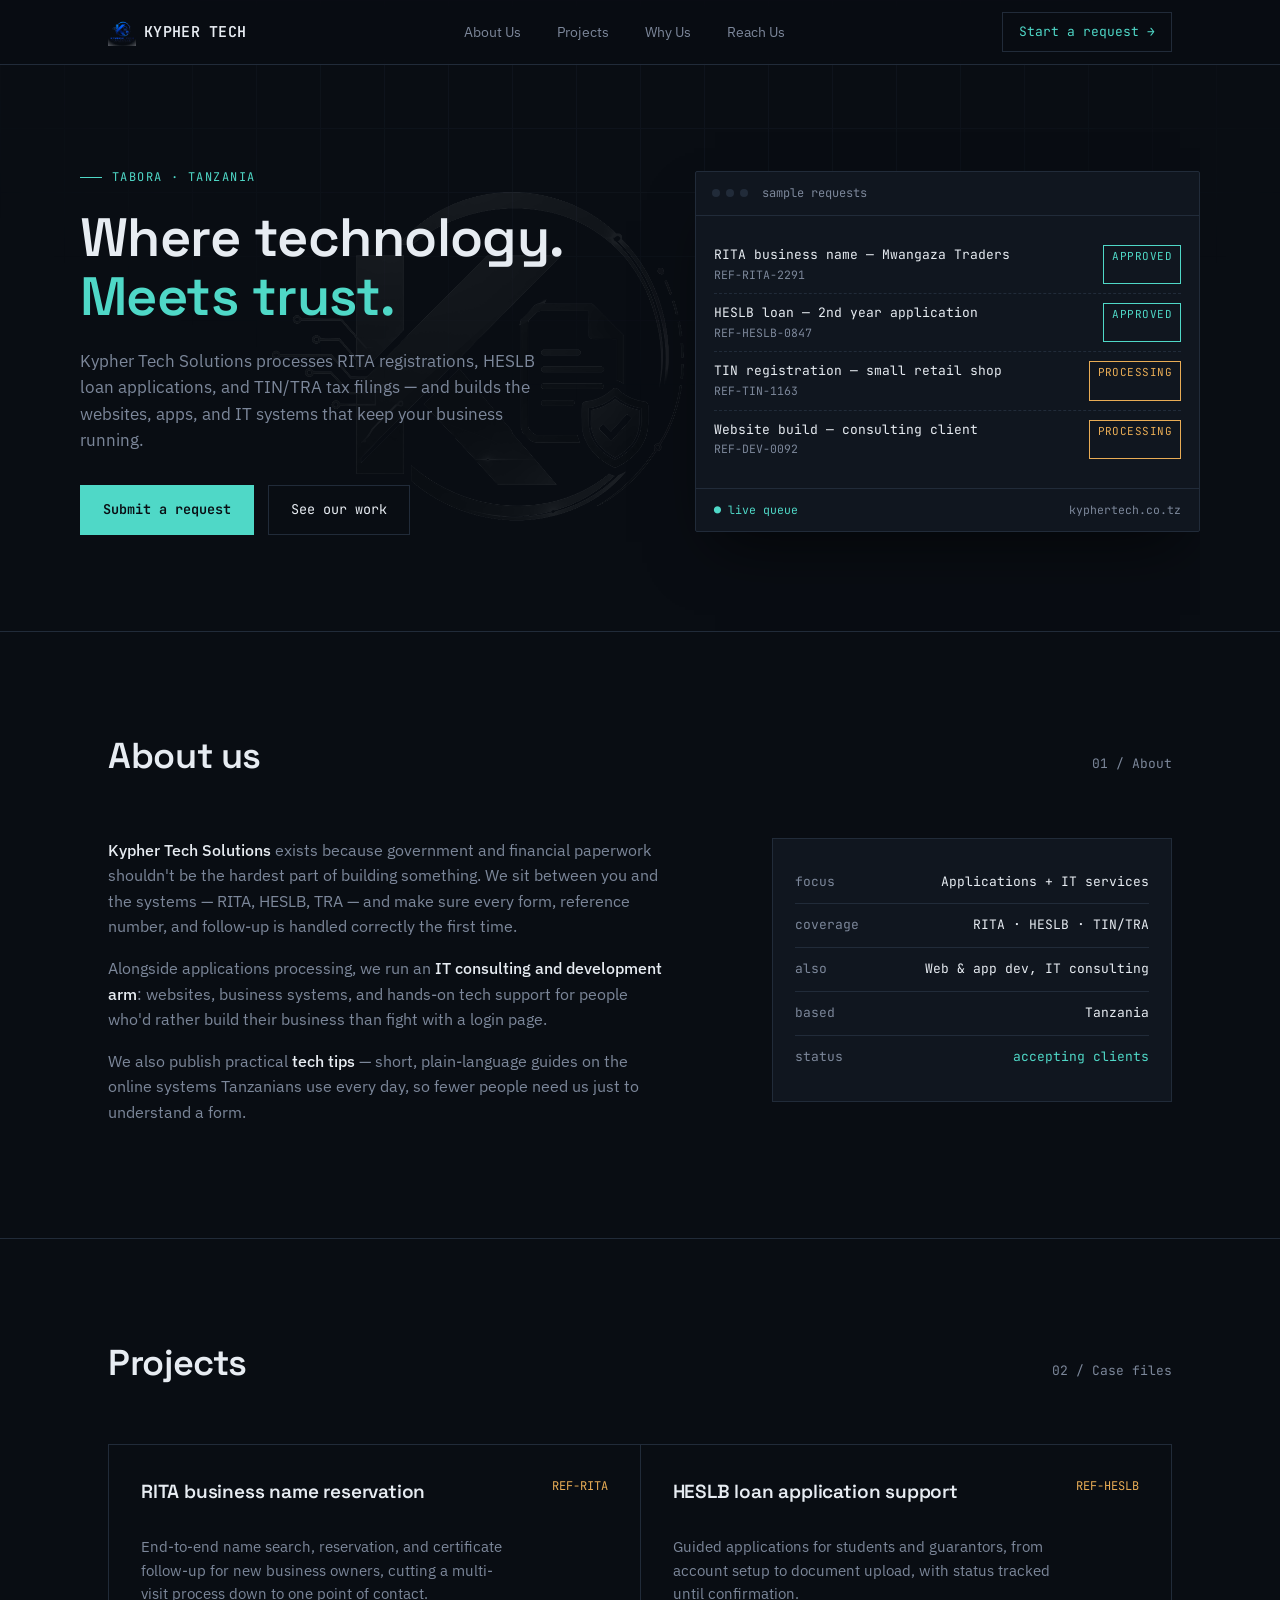
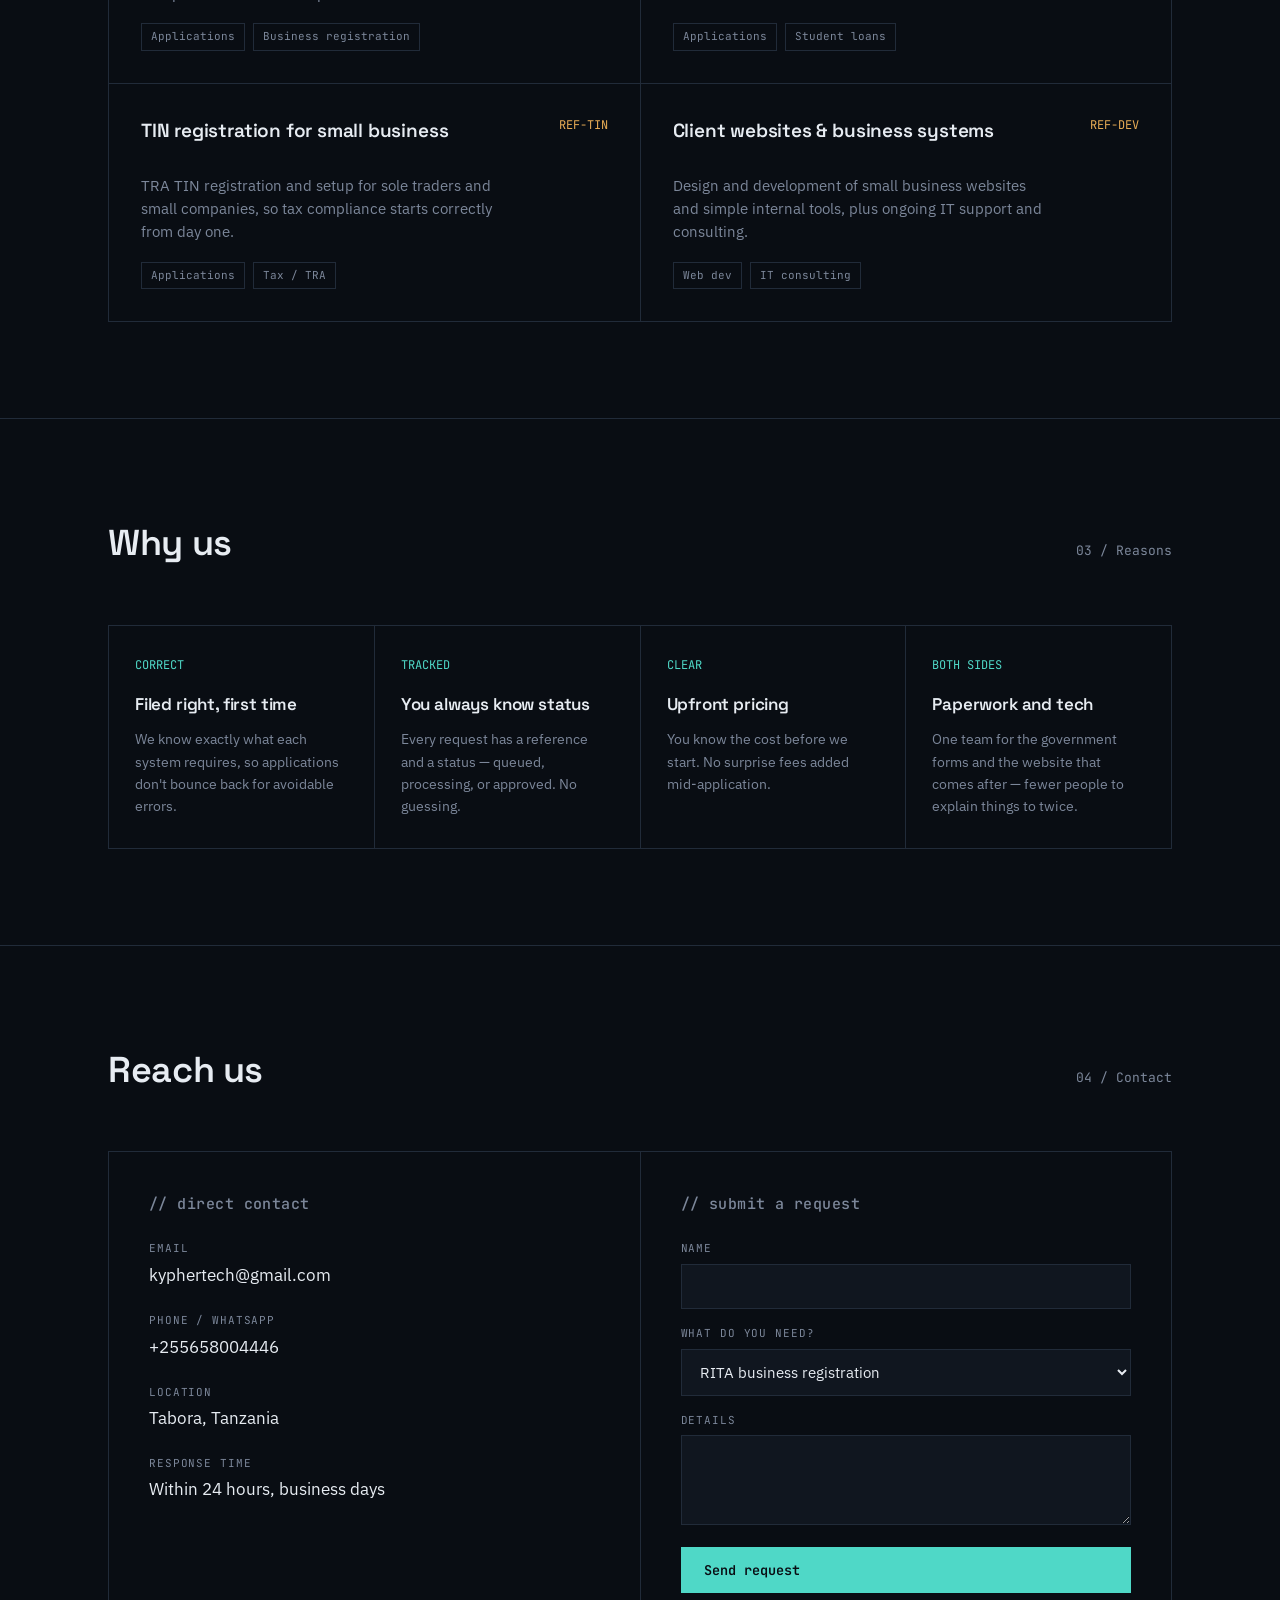
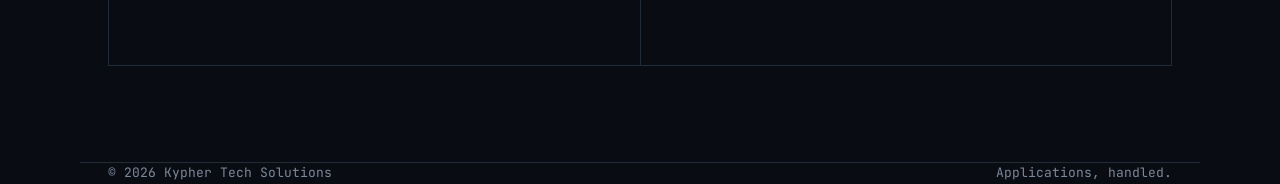
==== index.html @ a33e8738 "Change log label from 'application-queue.log' to 'sample requests'" ====
<!DOCTYPE html>
<html lang="en">
<head>
<meta charset="UTF-8">
<meta name="viewport" content="width=device-width, initial-scale=1.0">
<title>Kypher Tech Solutions — Applications, Handled.</title>
<meta name="description" content="Kypher Tech Solutions: RITA, HESLB and TIN applications, IT consulting, and web & app development.">
<link rel="preconnect" href="https://fonts.googleapis.com">
<link href="https://fonts.googleapis.com/css2?family=Space+Grotesk:wght@400;500;600;700&family=IBM+Plex+Sans:wght@400;500;600&family=JetBrains+Mono:wght@400;500;600&display=swap" rel="stylesheet">
<link rel="stylesheet" href="style.css">
</head>
<body>

<header>
  <nav class="wrap">
    <div class="logo"><img src="assets/logo.png" alt="Kypher Tech Solutions" class="logo-img"><span>KYPHER TECH</span></div>
    <div class="navlinks" id="navlinks">
      <a href="#about">About Us</a>
      <a href="#projects">Projects</a>
      <a href="#why">Why Us</a>
      <a href="#reach">Reach Us</a>
    </div>
    <a href="#reach" class="navcta">Start a request →</a>
    <button class="menu-btn" id="menuBtn" aria-label="Toggle menu" aria-expanded="false">☰</button>
  </nav>
</header>

<main>
  <section class="hero wrap" style="border-top:none;">
    <img src="assets/logo-icon.png" alt="" class="hero-watermark" aria-hidden="true">
    <div>
      <div class="eyebrow">Tabora · Tanzania</div>
      <h1>Where technology.<br><em>Meets trust.</em></h1>
      <p>Kypher Tech Solutions processes RITA registrations, HESLB loan applications, and TIN/TRA tax filings — and builds the websites, apps, and IT systems that keep your business running.</p>
      <div class="btnrow">
        <a href="#reach" class="btn btn-primary">Submit a request</a>
        <a href="#projects" class="btn btn-ghost">See our work</a>
      </div>
    </div>

    <div class="console reveal in" id="console">
      <div class="console-bar">
        <div class="dots"><span></span><span></span><span></span></div>
        sample requests 
      </div>
      <div class="console-body" id="consoleBody"></div>
      <div class="console-foot">
        <span class="live">live queue</span>
        <span>kyphertech.co.tz</span>
      </div>
    </div>
  </section>

  <section id="about">
    <div class="wrap">
      <div class="sec-head">
        <h2>About us</h2>
        <span class="sec-num mono">01 / About</span>
      </div>
      <div class="about-grid">
        <div>
          <p><strong>Kypher Tech Solutions</strong> exists because government and financial paperwork shouldn't be the hardest part of building something. We sit between you and the systems — RITA, HESLB, TRA — and make sure every form, reference number, and follow-up is handled correctly the first time.</p>
          <p>Alongside applications processing, we run an <strong>IT consulting and development arm</strong>: websites, business systems, and hands-on tech support for people who'd rather build their business than fight with a login page.</p>
          <p>We also publish practical <strong>tech tips</strong> — short, plain-language guides on the online systems Tanzanians use every day, so fewer people need us just to understand a form.</p>
        </div>
        <div class="spec mono">
          <div class="spec-row"><span class="k">focus</span><span class="v">Applications + IT services</span></div>
          <div class="spec-row"><span class="k">coverage</span><span class="v">RITA · HESLB · TIN/TRA</span></div>
          <div class="spec-row"><span class="k">also</span><span class="v">Web & app dev, IT consulting</span></div>
          <div class="spec-row"><span class="k">based</span><span class="v">Tanzania</span></div>
          <div class="spec-row"><span class="k">status</span><span class="v" style="color:var(--cyan);">accepting clients</span></div>
        </div>
      </div>
    </div>
  </section>

  <section id="projects">
    <div class="wrap">
      <div class="sec-head">
        <h2>Projects</h2>
        <span class="sec-num mono">02 / Case files</span>
      </div>
      <div class="cases">
        <div class="case reveal">
          <div class="case-top"><h3>RITA business name reservation</h3><span class="case-ref mono">REF-RITA</span></div>
          <p>End-to-end name search, reservation, and certificate follow-up for new business owners, cutting a multi-visit process down to one point of contact.</p>
          <div class="case-tags"><span>Applications</span><span>Business registration</span></div>
        </div>
        <div class="case reveal">
          <div class="case-top"><h3>HESLB loan application support</h3><span class="case-ref mono">REF-HESLB</span></div>
          <p>Guided applications for students and guarantors, from account setup to document upload, with status tracked until confirmation.</p>
          <div class="case-tags"><span>Applications</span><span>Student loans</span></div>
        </div>
        <div class="case reveal">
          <div class="case-top"><h3>TIN registration for small business</h3><span class="case-ref mono">REF-TIN</span></div>
          <p>TRA TIN registration and setup for sole traders and small companies, so tax compliance starts correctly from day one.</p>
          <div class="case-tags"><span>Applications</span><span>Tax / TRA</span></div>
        </div>
        <div class="case reveal">
          <div class="case-top"><h3>Client websites & business systems</h3><span class="case-ref mono">REF-DEV</span></div>
          <p>Design and development of small business websites and simple internal tools, plus ongoing IT support and consulting.</p>
          <div class="case-tags"><span>Web dev</span><span>IT consulting</span></div>
        </div>
      </div>
    </div>
  </section>

  <section id="why">
    <div class="wrap">
      <div class="sec-head">
        <h2>Why us</h2>
        <span class="sec-num mono">03 / Reasons</span>
      </div>
      <div class="why-grid">
        <div class="why reveal">
          <div class="n mono">CORRECT</div>
          <h3>Filed right, first time</h3>
          <p>We know exactly what each system requires, so applications don't bounce back for avoidable errors.</p>
        </div>
        <div class="why reveal">
          <div class="n mono">TRACKED</div>
          <h3>You always know status</h3>
          <p>Every request has a reference and a status — queued, processing, or approved. No guessing.</p>
        </div>
        <div class="why reveal">
          <div class="n mono">CLEAR</div>
          <h3>Upfront pricing</h3>
          <p>You know the cost before we start. No surprise fees added mid-application.</p>
        </div>
        <div class="why reveal">
          <div class="n mono">BOTH SIDES</div>
          <h3>Paperwork and tech</h3>
          <p>One team for the government forms and the website that comes after — fewer people to explain things to twice.</p>
        </div>
      </div>
    </div>
  </section>

  <section id="reach">
    <div class="wrap">
      <div class="sec-head">
        <h2>Reach us</h2>
        <span class="sec-num mono">04 / Contact</span>
      </div>
      <div class="reach">
        <div class="reach-panel">
          <h3>// direct contact</h3>
          <div class="contact-row">
            <div class="contact-item">
              <span class="label">Email</span>
              <a class="val" href="mailto: kyphertech@gmail.com">kyphertech@gmail.com</a>
            </div>
            <div class="contact-item">
              <span class="label">Phone / WhatsApp</span>
              <a class="val" href="tel:+255658004446">+255658004446</a>
            </div>
            <div class="contact-item">
              <span class="label">Location</span>
              <span class="val">Tabora, Tanzania</span>
            </div>
            <div class="contact-item">
              <span class="label">Response time</span>
              <span class="val">Within 24 hours, business days</span>
            </div>
          </div>
        </div>
        <div class="reach-panel">
          <h3>// submit a request</h3>
          <!--
            This form is wired for Netlify Forms (name="contact" + data-netlify="true").
            When deployed on Netlify, submissions appear automatically under
            Site settings → Forms — no backend or extra service needed.
            If you deploy on GitHub Pages instead, Netlify Forms will NOT work there,
            since it's a Netlify-only feature — use Formspree or a similar service instead.
          -->
          <form name="contact" method="POST" data-netlify="true" id="contactForm">
            <input type="hidden" name="form-name" value="contact">
            <div class="field">
              <label for="name">Name</label>
              <input id="name" name="name" type="text" required>
            </div>
            <div class="field">
              <label for="service">What do you need?</label>
              <select id="service" name="service">
                <option>RITA business registration</option>
                <option>HESLB loan application</option>
                <option>TIN / TRA registration</option>
                <option>Website or app development</option>
                <option>IT consulting</option>
                <option>Something else</option>
              </select>
            </div>
            <div class="field">
              <label for="msg">Details</label>
              <textarea id="msg" name="message" required></textarea>
            </div>
            <button type="submit" class="btn btn-primary">Send request</button>
            <p class="form-note mono" id="formNote"></p>
          </form>
        </div>
      </div>
    </div>
  </section>
</main>

<footer class="wrap">
  <span>© 2026 Kypher Tech Solutions</span>
  <span>Applications, handled.</span>
</footer>

<script src="script.js"></script>
</body>
</html>
---- style.css ----
:root{
  --void:#090D13;
  --panel:#10161F;
  --panel-2:#141B26;
  --line:#212B39;
  --text:#E7ECF2;
  --dim:#7C879A;
  --cyan:#4FD8C7;
  --amber:#E8AC55;
  --radius:2px;
}
*{margin:0;padding:0;box-sizing:border-box;}
html{scroll-behavior:smooth;}
body{
  background:var(--void);
  color:var(--text);
  font-family:'IBM Plex Sans',sans-serif;
  line-height:1.6;
  overflow-x:hidden;
}
::selection{background:var(--cyan);color:var(--void);}
a{color:inherit;text-decoration:none;}
.mono{font-family:'JetBrains Mono',monospace;}
h1,h2,h3{font-family:'Space Grotesk',sans-serif;letter-spacing:-0.01em;}

/* background grid texture */
body::before{
  content:"";
  position:fixed;inset:0;
  background-image:
    linear-gradient(var(--line) 1px, transparent 1px),
    linear-gradient(90deg, var(--line) 1px, transparent 1px);
  background-size:64px 64px;
  opacity:0.25;
  pointer-events:none;
  z-index:0;
  mask-image:radial-gradient(ellipse 80% 60% at 50% 0%, black 30%, transparent 75%);
}

.wrap{max-width:1120px;margin:0 auto;padding:0 28px;position:relative;z-index:1;}

@media (prefers-reduced-motion: reduce){
  *{animation-duration:0.01ms !important; animation-iteration-count:1 !important; transition-duration:0.01ms !important; scroll-behavior:auto !important;}
}

/* NAV */
header{
  position:fixed;top:0;left:0;right:0;
  z-index:50;
  background:rgba(9,13,19,0.82);
  backdrop-filter:blur(10px);
  border-bottom:1px solid var(--line);
}
nav.wrap{
  display:flex;align-items:center;justify-content:space-between;
  height:64px;
}
.logo{
  font-family:'JetBrains Mono',monospace;
  font-weight:600;
  font-size:15px;
  letter-spacing:0.02em;
  display:flex;align-items:center;gap:8px;
}
.logo .dot{width:7px;height:7px;background:var(--cyan);border-radius:50%;box-shadow:0 0 8px var(--cyan);flex:none;}
.logo-img{height:28px;width:auto;display:block;}
.navlinks{display:flex;gap:36px;font-size:14px;}
.navlinks a{color:var(--dim);transition:color .2s;position:relative;}
.navlinks a:hover, .navlinks a:focus-visible{color:var(--text);}
.navlinks a::after{
  content:"";position:absolute;left:0;bottom:-6px;width:0;height:1px;background:var(--cyan);
  transition:width .25s;
}
.navlinks a:hover::after{width:100%;}
.navcta{
  font-family:'JetBrains Mono',monospace;
  font-size:13px;
  padding:9px 16px;
  border:1px solid var(--line);
  color:var(--cyan);
  transition:border-color .2s, background .2s;
}
.navcta:hover{border-color:var(--cyan);background:rgba(79,216,199,0.06);}
.menu-btn{display:none;background:none;border:1px solid var(--line);color:var(--text);width:40px;height:40px;font-size:18px;cursor:pointer;}

@media (max-width:820px){
  .navlinks{
    position:fixed;top:64px;left:0;right:0;
    background:var(--void);border-bottom:1px solid var(--line);
    flex-direction:column;gap:0;
    max-height:0;overflow:hidden;
    transition:max-height .3s ease;
  }
  .navlinks.open{max-height:320px;}
  .navlinks a{padding:16px 28px;border-bottom:1px solid var(--line);width:100%;}
  .navlinks a::after{display:none;}
  .navcta{display:none;}
  .menu-btn{display:block;}
}

/* HERO */
.hero{
  padding:168px 0 96px;
  display:grid;grid-template-columns:1.05fr 0.95fr;gap:56px;align-items:center;
  position:relative;
  overflow:hidden;
}
.hero-watermark{
  position:absolute;
  top:50%;left:8%;
  width:640px;max-width:70vw;
  transform:translateY(-50%);
  opacity:0.07;
  filter:grayscale(1) brightness(1.6);
  pointer-events:none;
  z-index:0;
  user-select:none;
}
.hero > div, .hero .console{position:relative;z-index:1;}
.eyebrow{
  font-family:'JetBrains Mono',monospace;
  font-size:12px;color:var(--cyan);
  letter-spacing:0.12em;text-transform:uppercase;
  display:flex;align-items:center;gap:10px;margin-bottom:22px;
}
.eyebrow::before{content:"";width:22px;height:1px;background:var(--cyan);}
.hero h1{
  font-size:clamp(34px,4.6vw,54px);
  font-weight:600;
  line-height:1.08;
  margin-bottom:22px;
}
.hero h1 em{font-style:normal;color:var(--cyan);}
.hero p{color:var(--dim);font-size:16.5px;max-width:46ch;margin-bottom:32px;}
.btnrow{display:flex;gap:14px;flex-wrap:wrap;}
.btn{
  font-family:'JetBrains Mono',monospace;font-size:13.5px;
  padding:13px 22px;
  display:inline-flex;align-items:center;gap:8px;
  border:1px solid var(--line);
  transition:all .2s;
  cursor:pointer;
  background:none;
}
.btn-primary{background:var(--cyan);color:var(--void);border-color:var(--cyan);font-weight:600;}
.btn-primary:hover{background:#6de3d4;}
.btn-ghost{color:var(--text);}
.btn-ghost:hover{border-color:var(--cyan);color:var(--cyan);}

/* terminal console — signature element */
.console{
  background:var(--panel);
  border:1px solid var(--line);
  border-radius:var(--radius);
  font-family:'JetBrains Mono',monospace;
  font-size:13px;
  overflow:hidden;
  box-shadow:0 30px 60px -20px rgba(0,0,0,0.6);
}
.console-bar{
  display:flex;align-items:center;gap:8px;
  padding:12px 16px;border-bottom:1px solid var(--line);
  color:var(--dim);font-size:12px;
}
.console-bar .dots{display:flex;gap:6px;margin-right:6px;}
.console-bar .dots span{width:8px;height:8px;border-radius:50%;background:var(--line);}
.console-body{padding:20px 18px;min-height:260px;}
.console-line{display:flex;justify-content:space-between;gap:10px;padding:9px 0;border-bottom:1px dashed var(--line);opacity:0;animation:reveal .4s forwards;}
.console-line:last-child{border-bottom:none;}
.console-line .task{color:var(--text);}
.console-line .ref{color:var(--dim);font-size:11.5px;}
.status{padding:2px 8px;font-size:11px;letter-spacing:0.04em;border:1px solid;white-space:nowrap;}
.status.approved{color:var(--cyan);border-color:var(--cyan);}
.status.processing{color:var(--amber);border-color:var(--amber);}
@keyframes reveal{to{opacity:1;}}
.console-foot{
  padding:12px 18px;border-top:1px solid var(--line);
  color:var(--dim);font-size:11.5px;display:flex;justify-content:space-between;
}
.console-foot .live{color:var(--cyan);}
.live::before{content:"● ";}

@media (max-width:900px){
  .hero{grid-template-columns:1fr;padding-top:132px;}
}

/* SECTION shared */
section{padding:96px 0;border-top:1px solid var(--line);position:relative;z-index:1;}
.sec-head{display:flex;align-items:baseline;justify-content:space-between;gap:24px;margin-bottom:52px;flex-wrap:wrap;}
.sec-head h2{font-size:clamp(26px,3vw,36px);font-weight:600;}
.sec-num{font-family:'JetBrains Mono',monospace;color:var(--dim);font-size:13px;}

/* ABOUT */
.about-grid{display:grid;grid-template-columns:1.2fr 0.8fr;gap:64px;}
.about-grid p{color:var(--dim);margin-bottom:16px;max-width:56ch;}
.about-grid p strong{color:var(--text);font-weight:500;}
.spec{
  background:var(--panel);border:1px solid var(--line);
  padding:22px;font-family:'JetBrains Mono',monospace;font-size:13px;height:fit-content;
}
.spec-row{display:flex;justify-content:space-between;padding:11px 0;border-bottom:1px solid var(--line);gap:16px;}
.spec-row:last-child{border-bottom:none;}
.spec-row .k{color:var(--dim);}
.spec-row .v{color:var(--text);text-align:right;}
@media (max-width:820px){.about-grid{grid-template-columns:1fr;}}

/* PROJECTS / case files */
.cases{display:grid;grid-template-columns:repeat(2,1fr);gap:1px;background:var(--line);border:1px solid var(--line);}
.case{background:var(--void);padding:32px;transition:background .2s;}
.case:hover{background:var(--panel);}
.case-top{display:flex;justify-content:space-between;align-items:flex-start;margin-bottom:18px;}
.case-ref{font-family:'JetBrains Mono',monospace;color:var(--amber);font-size:12px;}
.case h3{font-size:19px;margin-bottom:10px;font-weight:600;}
.case p{color:var(--dim);font-size:14.5px;max-width:42ch;}
.case-tags{display:flex;gap:8px;margin-top:18px;flex-wrap:wrap;}
.case-tags span{font-family:'JetBrains Mono',monospace;font-size:11px;color:var(--dim);border:1px solid var(--line);padding:4px 9px;}
@media (max-width:820px){.cases{grid-template-columns:1fr;}}

/* WHY US */
.why-grid{display:grid;grid-template-columns:repeat(4,1fr);gap:1px;background:var(--line);border:1px solid var(--line);}
.why{background:var(--void);padding:30px 26px;}
.why .n{font-family:'JetBrains Mono',monospace;color:var(--cyan);font-size:12px;margin-bottom:16px;}
.why h3{font-size:17px;margin-bottom:10px;font-weight:600;}
.why p{color:var(--dim);font-size:14px;}
@media (max-width:900px){.why-grid{grid-template-columns:1fr 1fr;}}
@media (max-width:560px){.why-grid{grid-template-columns:1fr;}}

/* REACH US */
.reach{display:grid;grid-template-columns:1fr 1fr;gap:1px;background:var(--line);border:1px solid var(--line);}
.reach-panel{background:var(--void);padding:40px;}
.reach-panel h3{font-size:15px;margin-bottom:24px;color:var(--dim);font-family:'JetBrains Mono',monospace;font-weight:500;letter-spacing:0.03em;}
.contact-row{display:flex;flex-direction:column;gap:22px;}
.contact-item{display:flex;flex-direction:column;gap:4px;}
.contact-item .label{font-family:'JetBrains Mono',monospace;font-size:11px;color:var(--dim);letter-spacing:0.08em;text-transform:uppercase;}
.contact-item .val{font-size:17px;}
.contact-item a{border-bottom:1px solid transparent;transition:border-color .2s, color .2s;}
.contact-item a:hover{color:var(--cyan);border-color:var(--cyan);}
form{display:flex;flex-direction:column;gap:16px;}
.field{display:flex;flex-direction:column;gap:6px;}
.field label{font-family:'JetBrains Mono',monospace;font-size:11px;color:var(--dim);letter-spacing:0.08em;text-transform:uppercase;}
.field input, .field textarea, .field select{
  background:var(--panel);border:1px solid var(--line);color:var(--text);
  padding:12px 14px;font-family:'IBM Plex Sans',sans-serif;font-size:14.5px;
  outline:none;transition:border-color .2s;
}
.field input:focus, .field textarea:focus, .field select:focus{border-color:var(--cyan);}
.field textarea{resize:vertical;min-height:90px;}
form button{margin-top:6px;}
.form-note{font-size:12.5px;color:var(--dim);min-height:16px;}
.form-note.success{color:var(--cyan);}
.form-note.error{color:var(--amber);}
@media (max-width:820px){.reach{grid-template-columns:1fr;} .reach-panel{padding:32px 24px;}}

footer{
  border-top:1px solid var(--line);
  padding:36px 0;
  display:flex;justify-content:space-between;align-items:center;flex-wrap:wrap;gap:12px;
  color:var(--dim);font-size:13px;font-family:'JetBrains Mono',monospace;
  position:relative;z-index:1;
}

.reveal{opacity:0;transform:translateY(16px);transition:opacity .6s ease, transform .6s ease;}
.reveal.in{opacity:1;transform:translateY(0);}

:focus-visible{outline:2px solid var(--cyan);outline-offset:2px;}
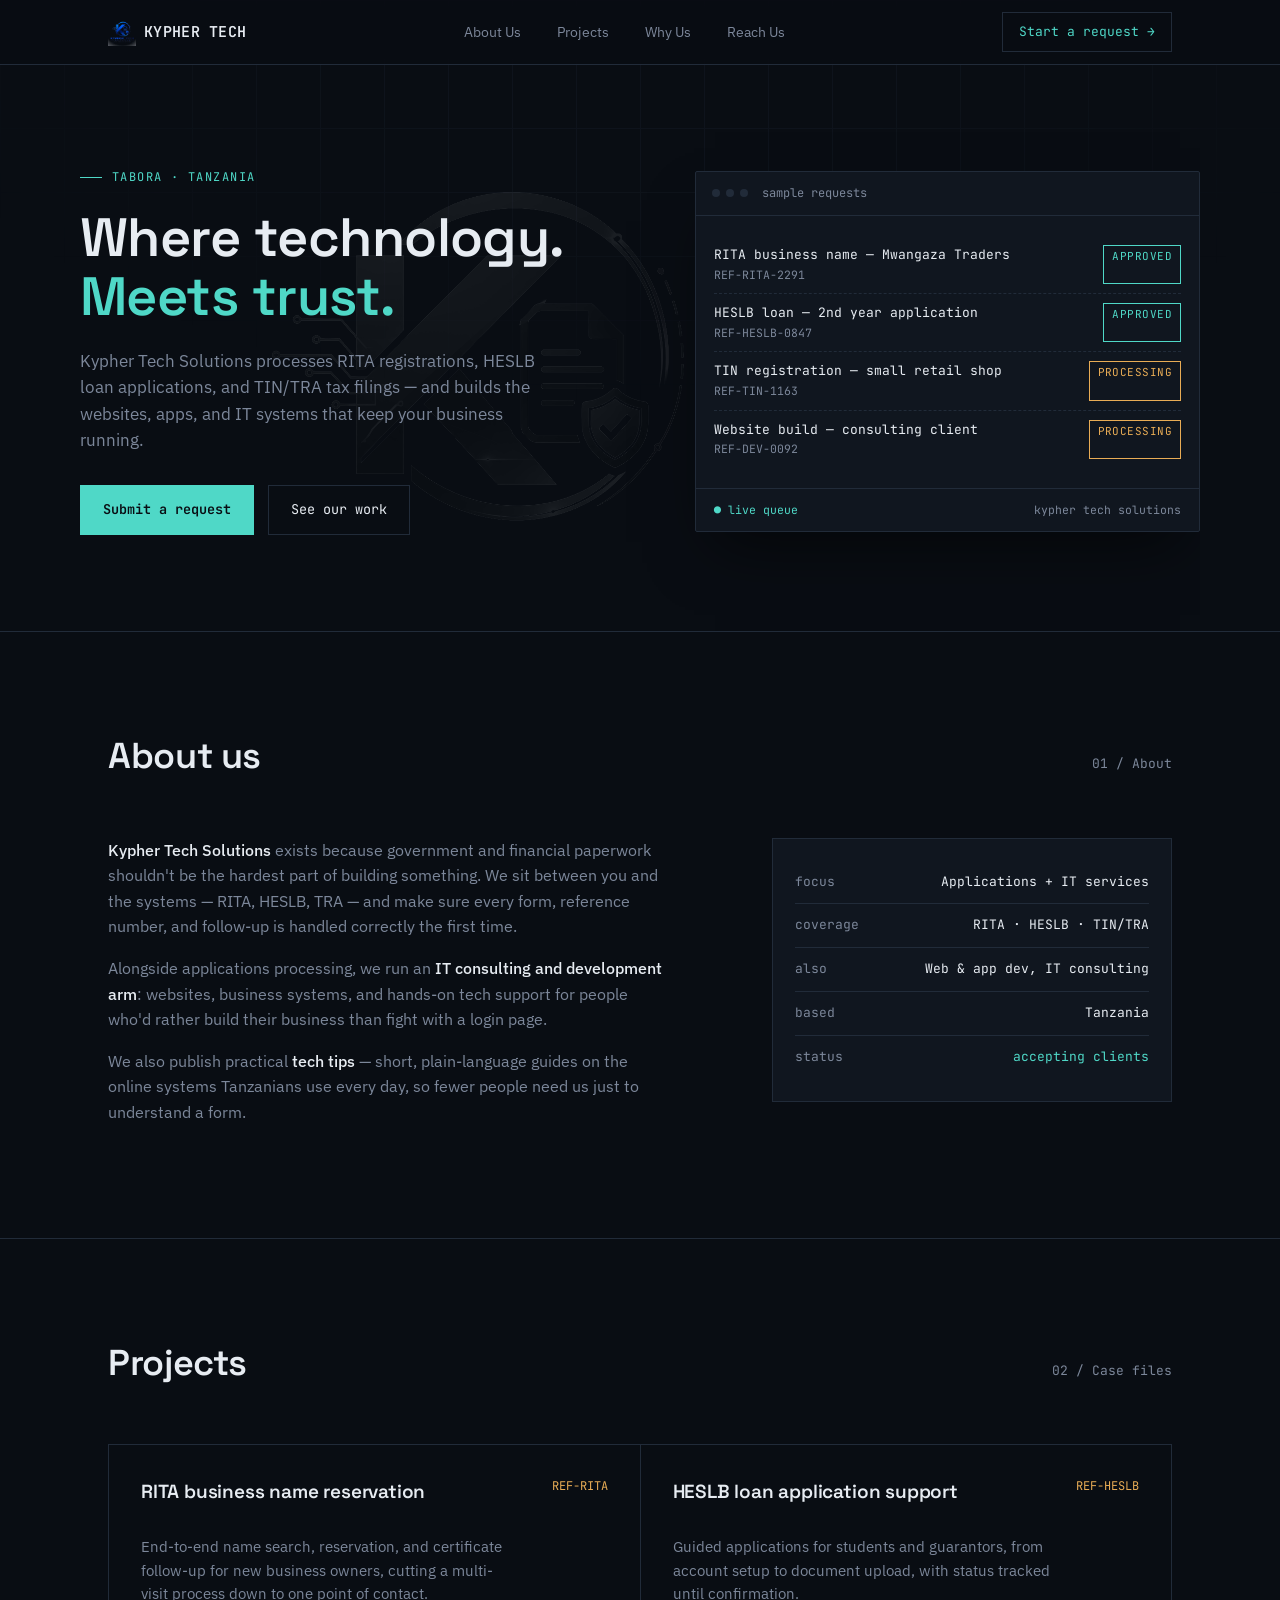
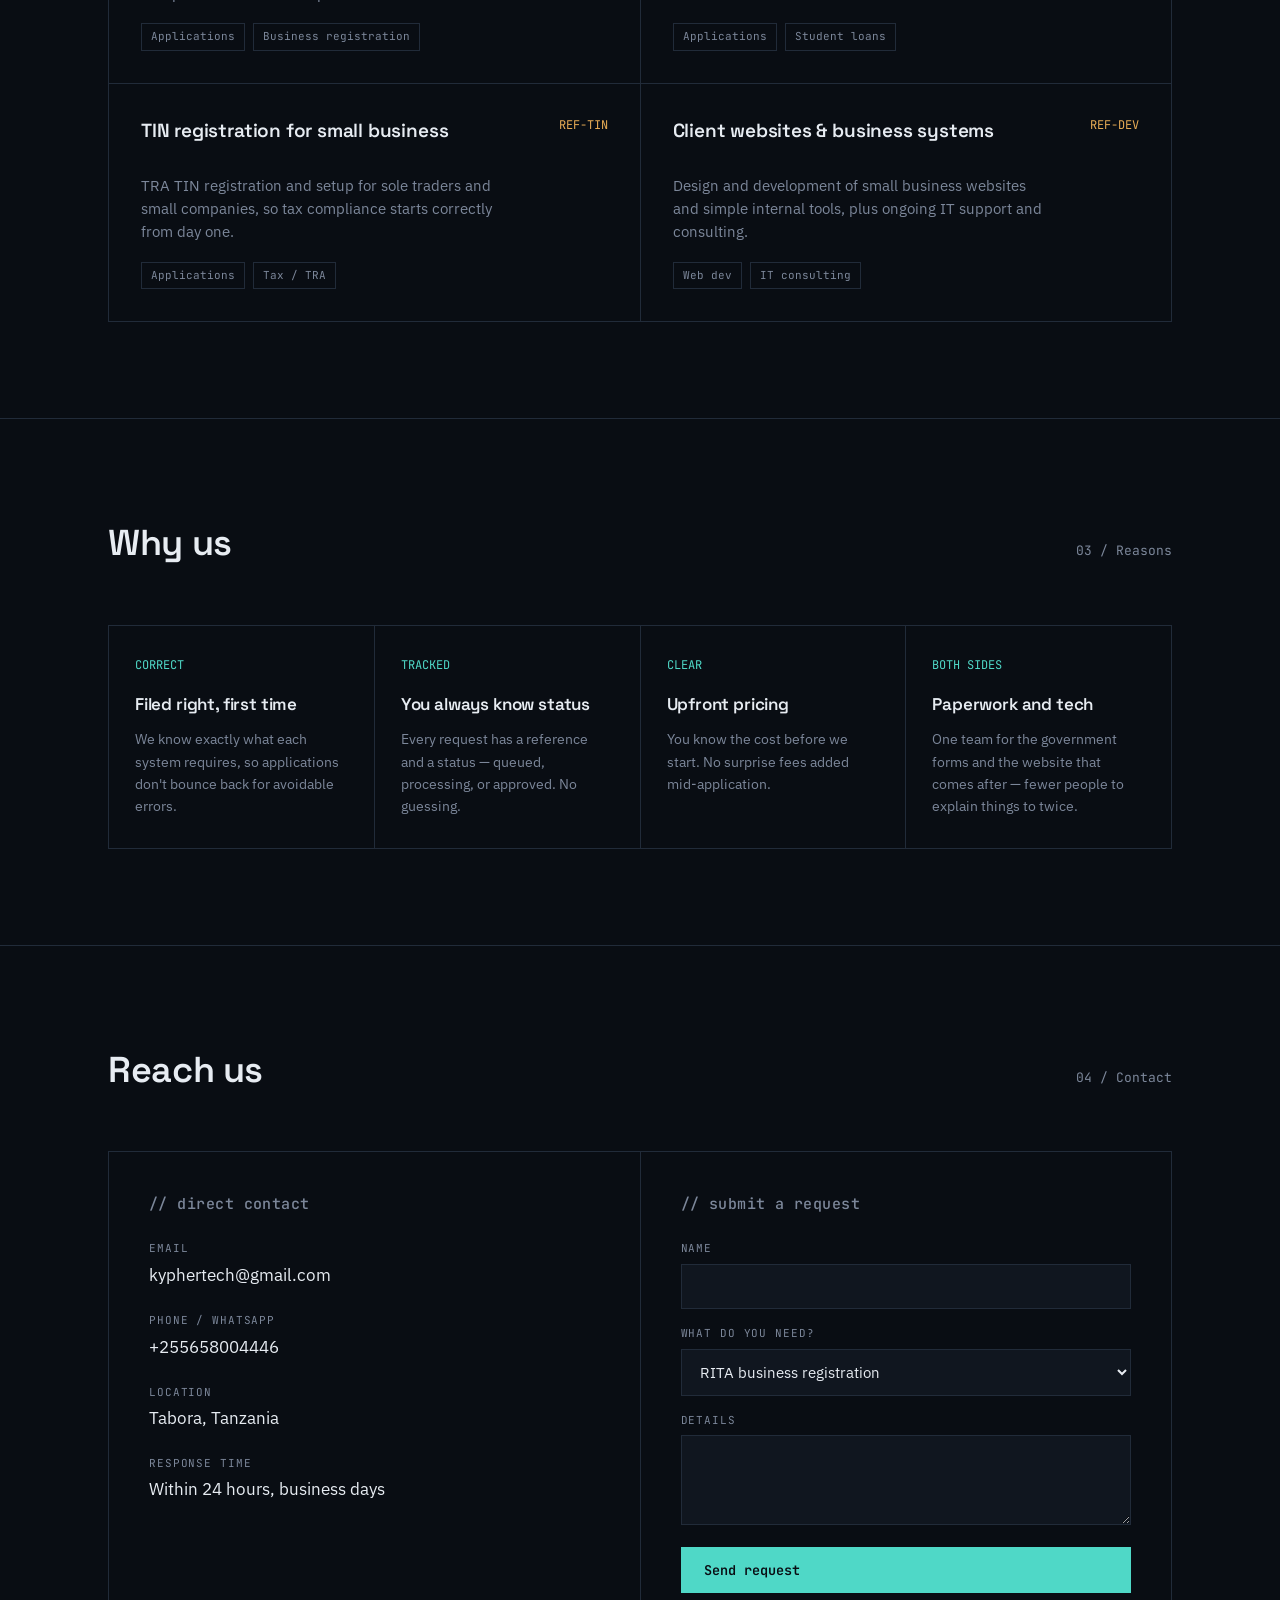
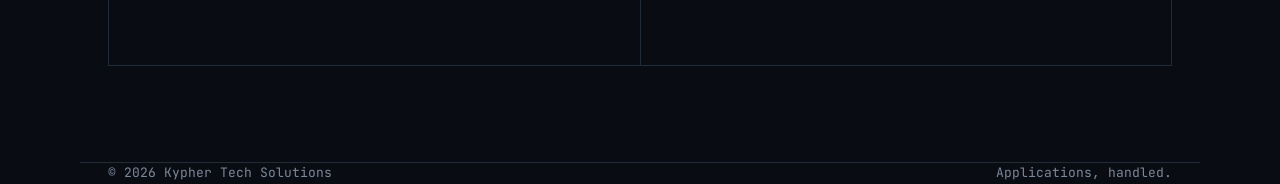
==== commit 4dd5e79e: "Update company name in footer section" ====
--- a/index.html
+++ b/index.html
@@ -46,7 +46,7 @@
       <div class="console-body" id="consoleBody"></div>
       <div class="console-foot">
         <span class="live">live queue</span>
-        <span>kyphertech.co.tz</span>
+        <span>kypher tech solutions</span>
       </div>
     </div>
   </section>
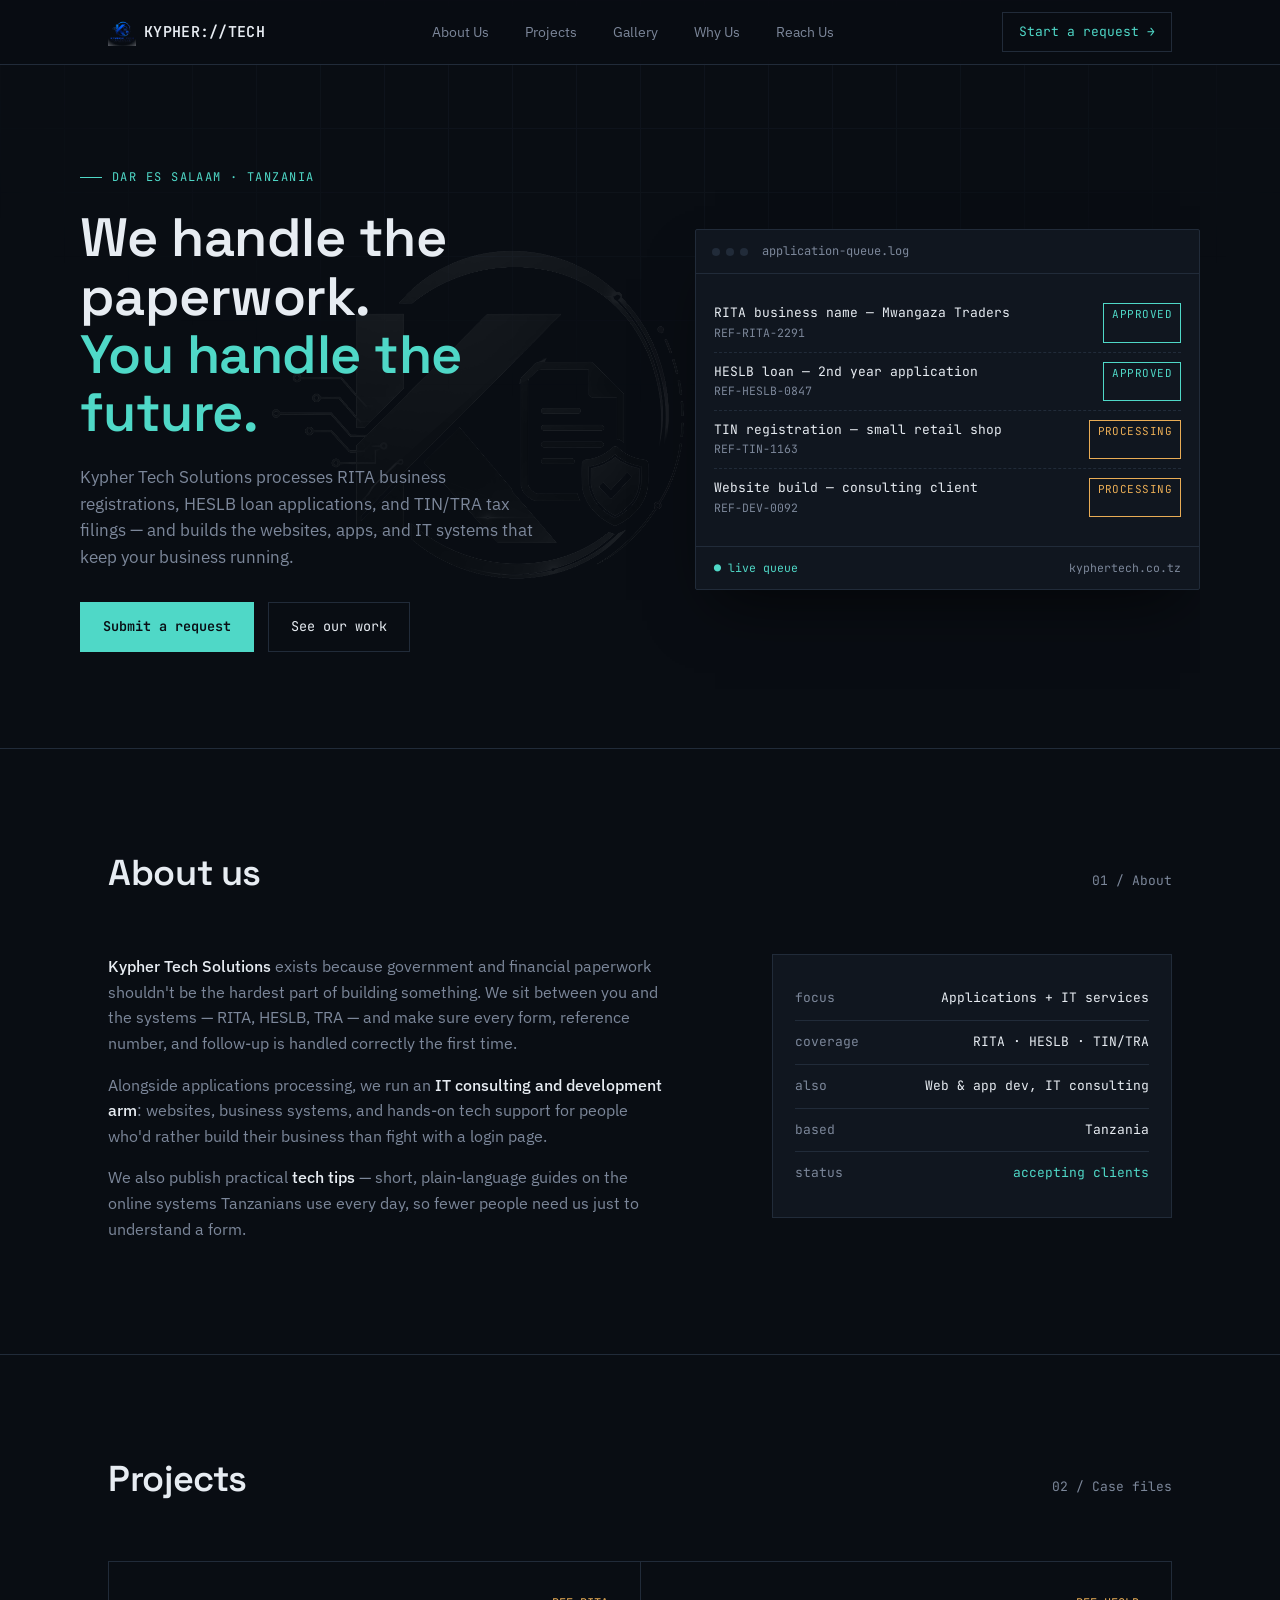
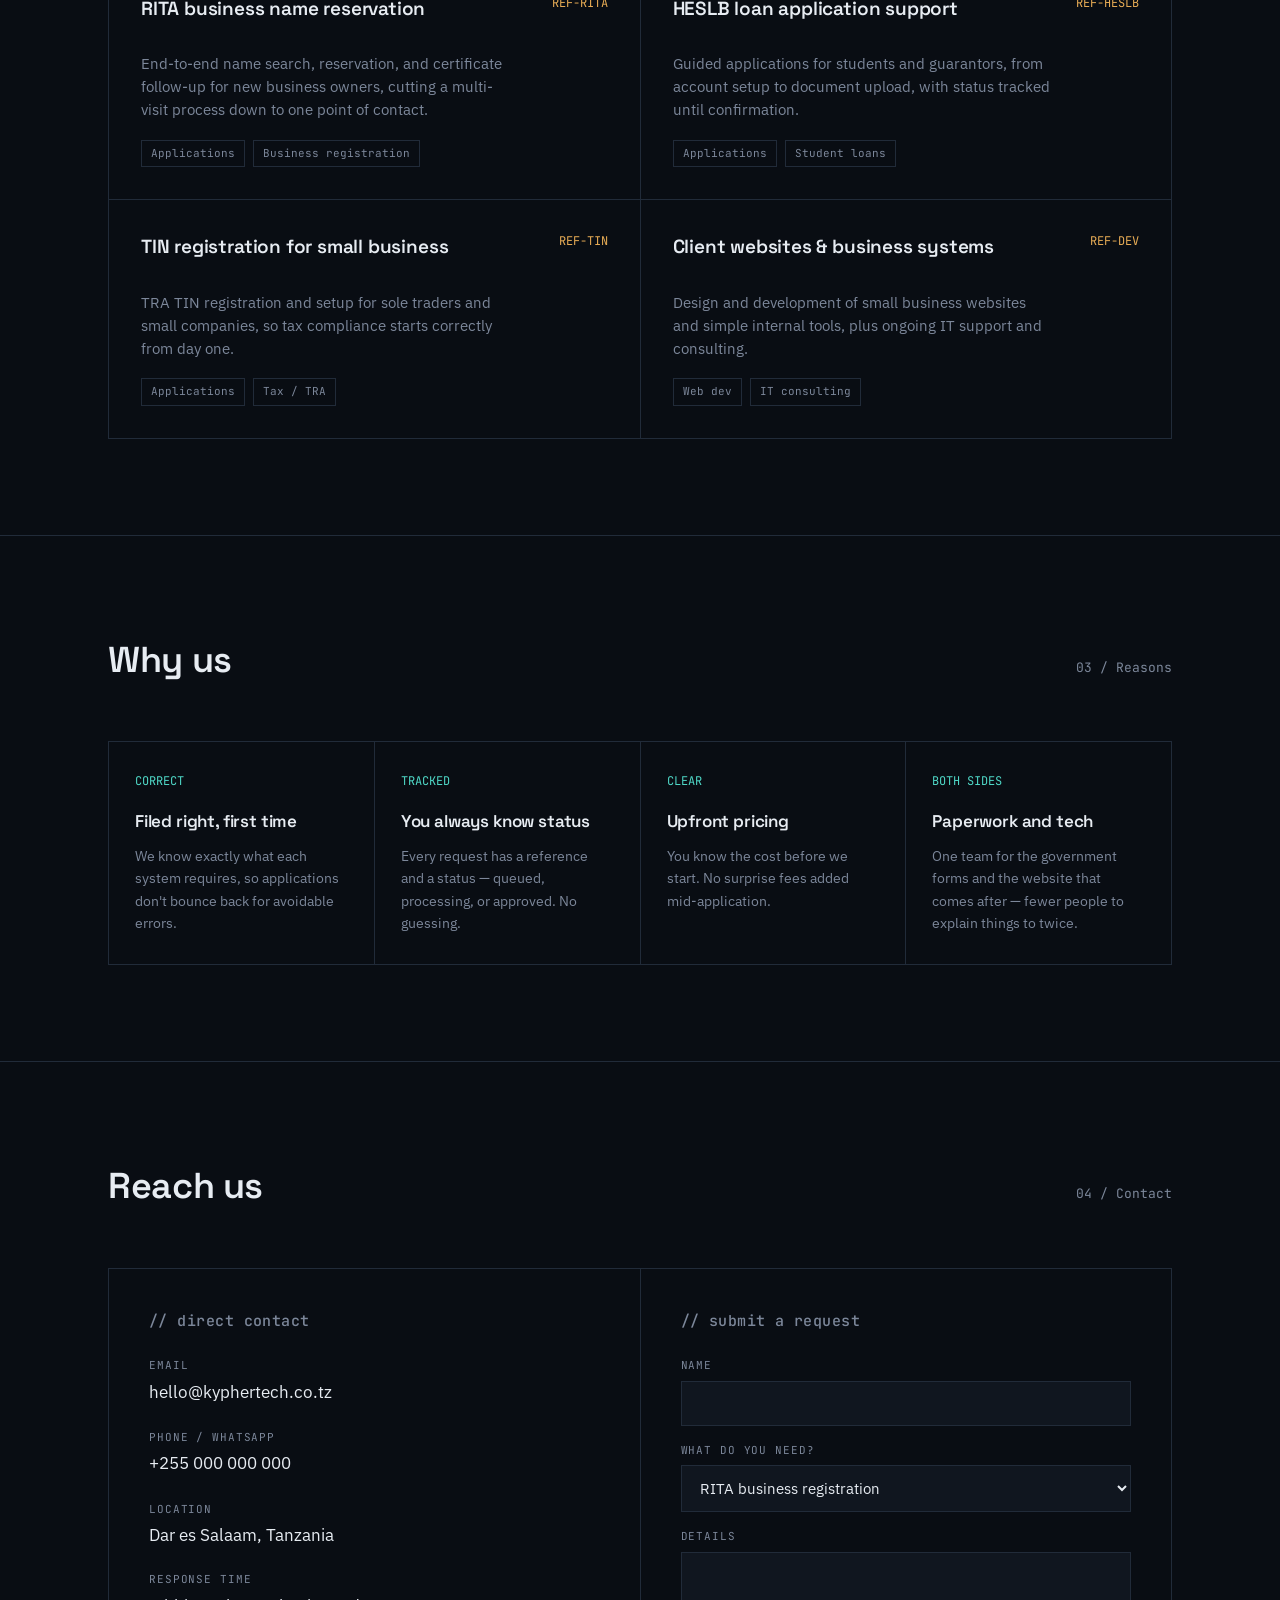
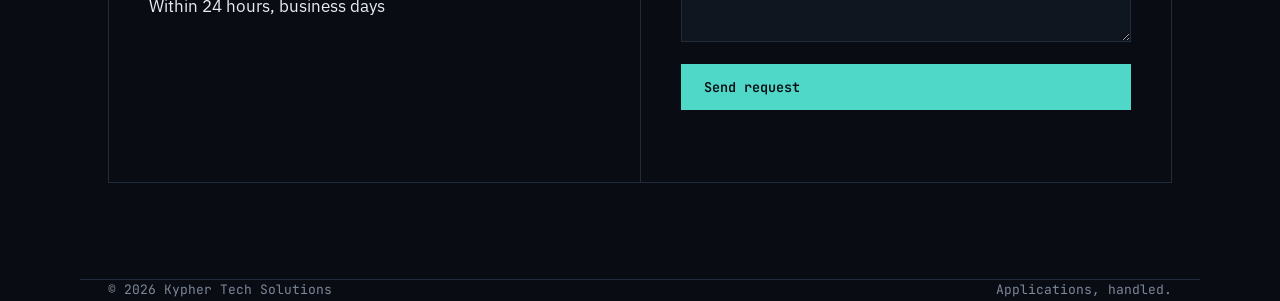
==== commit dfe6291c: "Add files via upload" ====
--- a/index.html
+++ b/index.html
@@ -13,10 +13,11 @@
 
 <header>
   <nav class="wrap">
-    <div class="logo"><img src="assets/logo.png" alt="Kypher Tech Solutions" class="logo-img"><span>KYPHER TECH</span></div>
+    <div class="logo"><img src="assets/logo.png" alt="Kypher Tech Solutions" class="logo-img"><span>KYPHER://TECH</span></div>
     <div class="navlinks" id="navlinks">
       <a href="#about">About Us</a>
       <a href="#projects">Projects</a>
+      <a href="gallery.html">Gallery</a>
       <a href="#why">Why Us</a>
       <a href="#reach">Reach Us</a>
     </div>
@@ -29,9 +30,9 @@
   <section class="hero wrap" style="border-top:none;">
     <img src="assets/logo-icon.png" alt="" class="hero-watermark" aria-hidden="true">
     <div>
-      <div class="eyebrow">Tabora · Tanzania</div>
-      <h1>Where technology.<br><em>Meets trust.</em></h1>
-      <p>Kypher Tech Solutions processes RITA registrations, HESLB loan applications, and TIN/TRA tax filings — and builds the websites, apps, and IT systems that keep your business running.</p>
+      <div class="eyebrow">Dar es Salaam · Tanzania</div>
+      <h1>We handle the paperwork.<br><em>You handle the future.</em></h1>
+      <p>Kypher Tech Solutions processes RITA business registrations, HESLB loan applications, and TIN/TRA tax filings — and builds the websites, apps, and IT systems that keep your business running.</p>
       <div class="btnrow">
         <a href="#reach" class="btn btn-primary">Submit a request</a>
         <a href="#projects" class="btn btn-ghost">See our work</a>
@@ -41,12 +42,12 @@
     <div class="console reveal in" id="console">
       <div class="console-bar">
         <div class="dots"><span></span><span></span><span></span></div>
-        sample requests 
+        application-queue.log
       </div>
       <div class="console-body" id="consoleBody"></div>
       <div class="console-foot">
         <span class="live">live queue</span>
-        <span>kypher tech solutions</span>
+        <span>kyphertech.co.tz</span>
       </div>
     </div>
   </section>
@@ -148,15 +149,15 @@
           <div class="contact-row">
             <div class="contact-item">
               <span class="label">Email</span>
-              <a class="val" href="mailto: kyphertech@gmail.com">kyphertech@gmail.com</a>
+              <a class="val" href="mailto:hello@kyphertech.co.tz">hello@kyphertech.co.tz</a>
             </div>
             <div class="contact-item">
               <span class="label">Phone / WhatsApp</span>
-              <a class="val" href="tel:+255658004446">+255658004446</a>
+              <a class="val" href="tel:+255000000000">+255 000 000 000</a>
             </div>
             <div class="contact-item">
               <span class="label">Location</span>
-              <span class="val">Tabora, Tanzania</span>
+              <span class="val">Dar es Salaam, Tanzania</span>
             </div>
             <div class="contact-item">
               <span class="label">Response time</span>
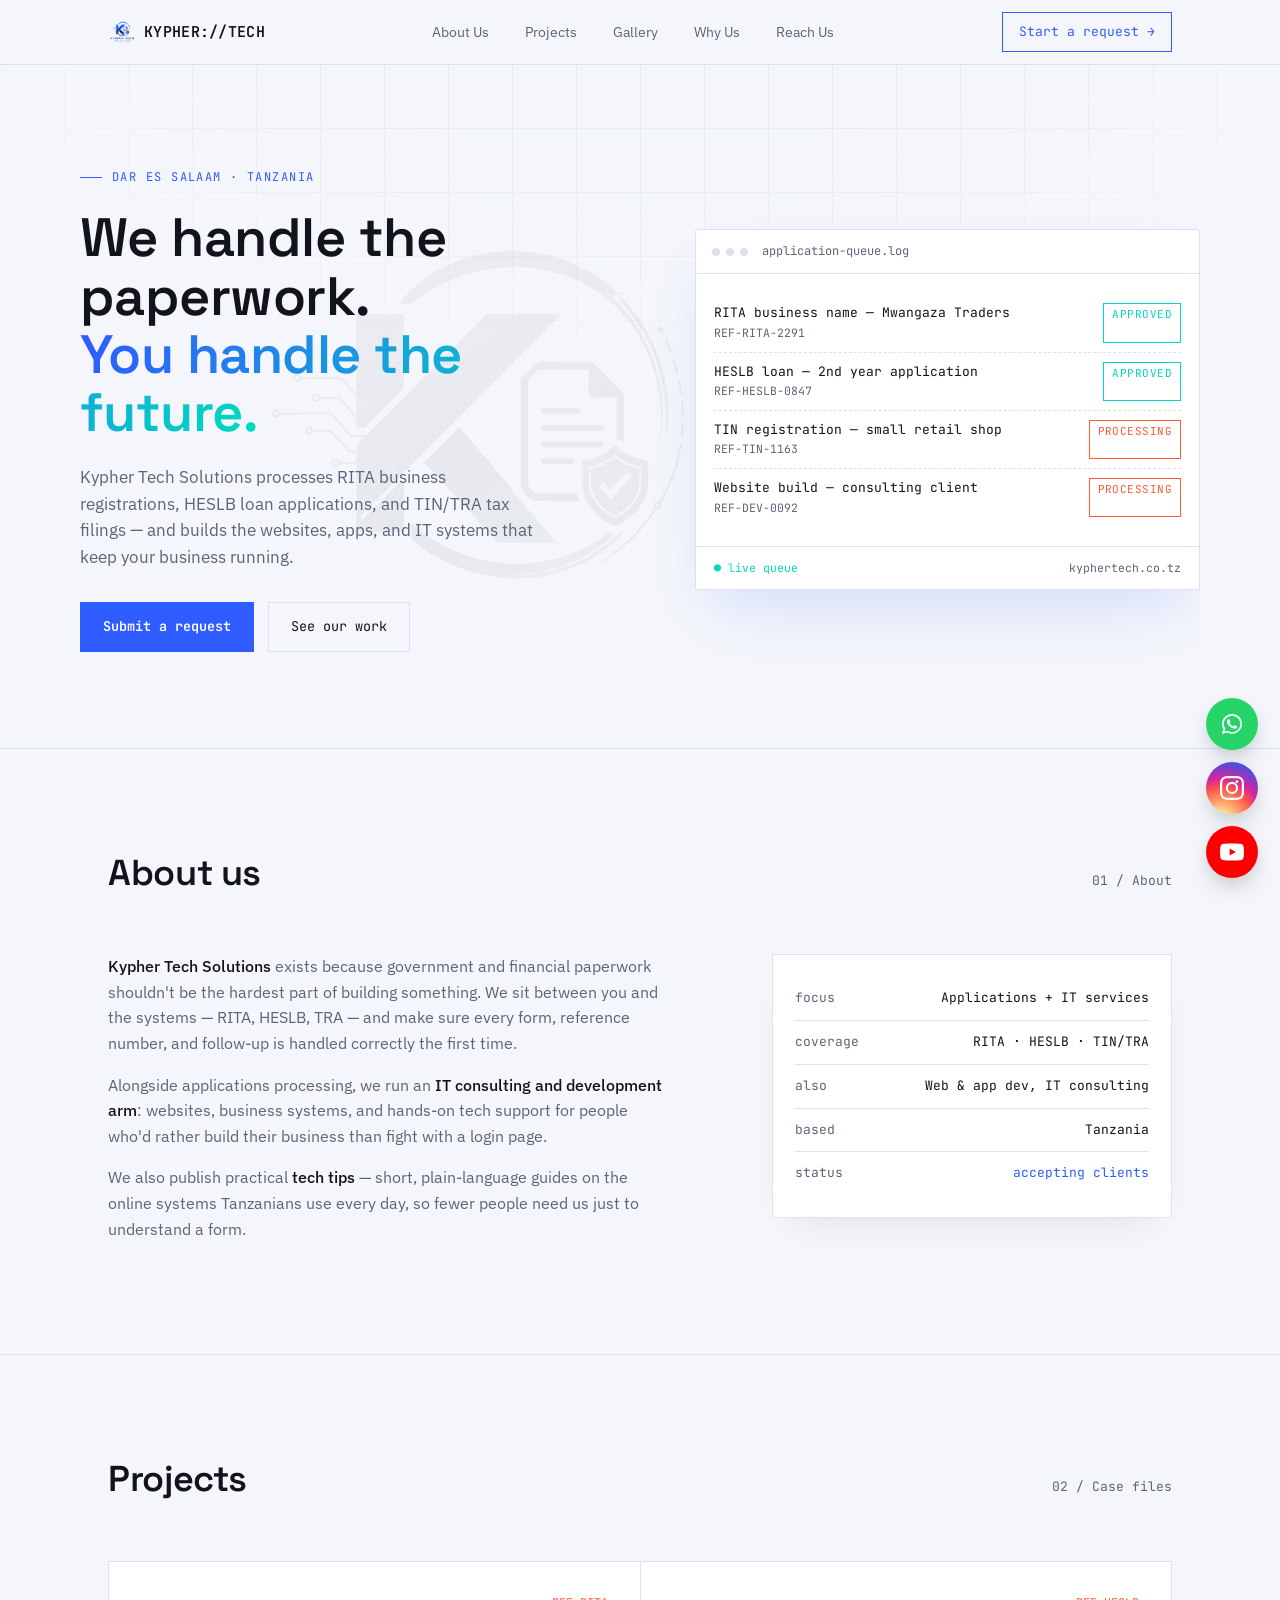
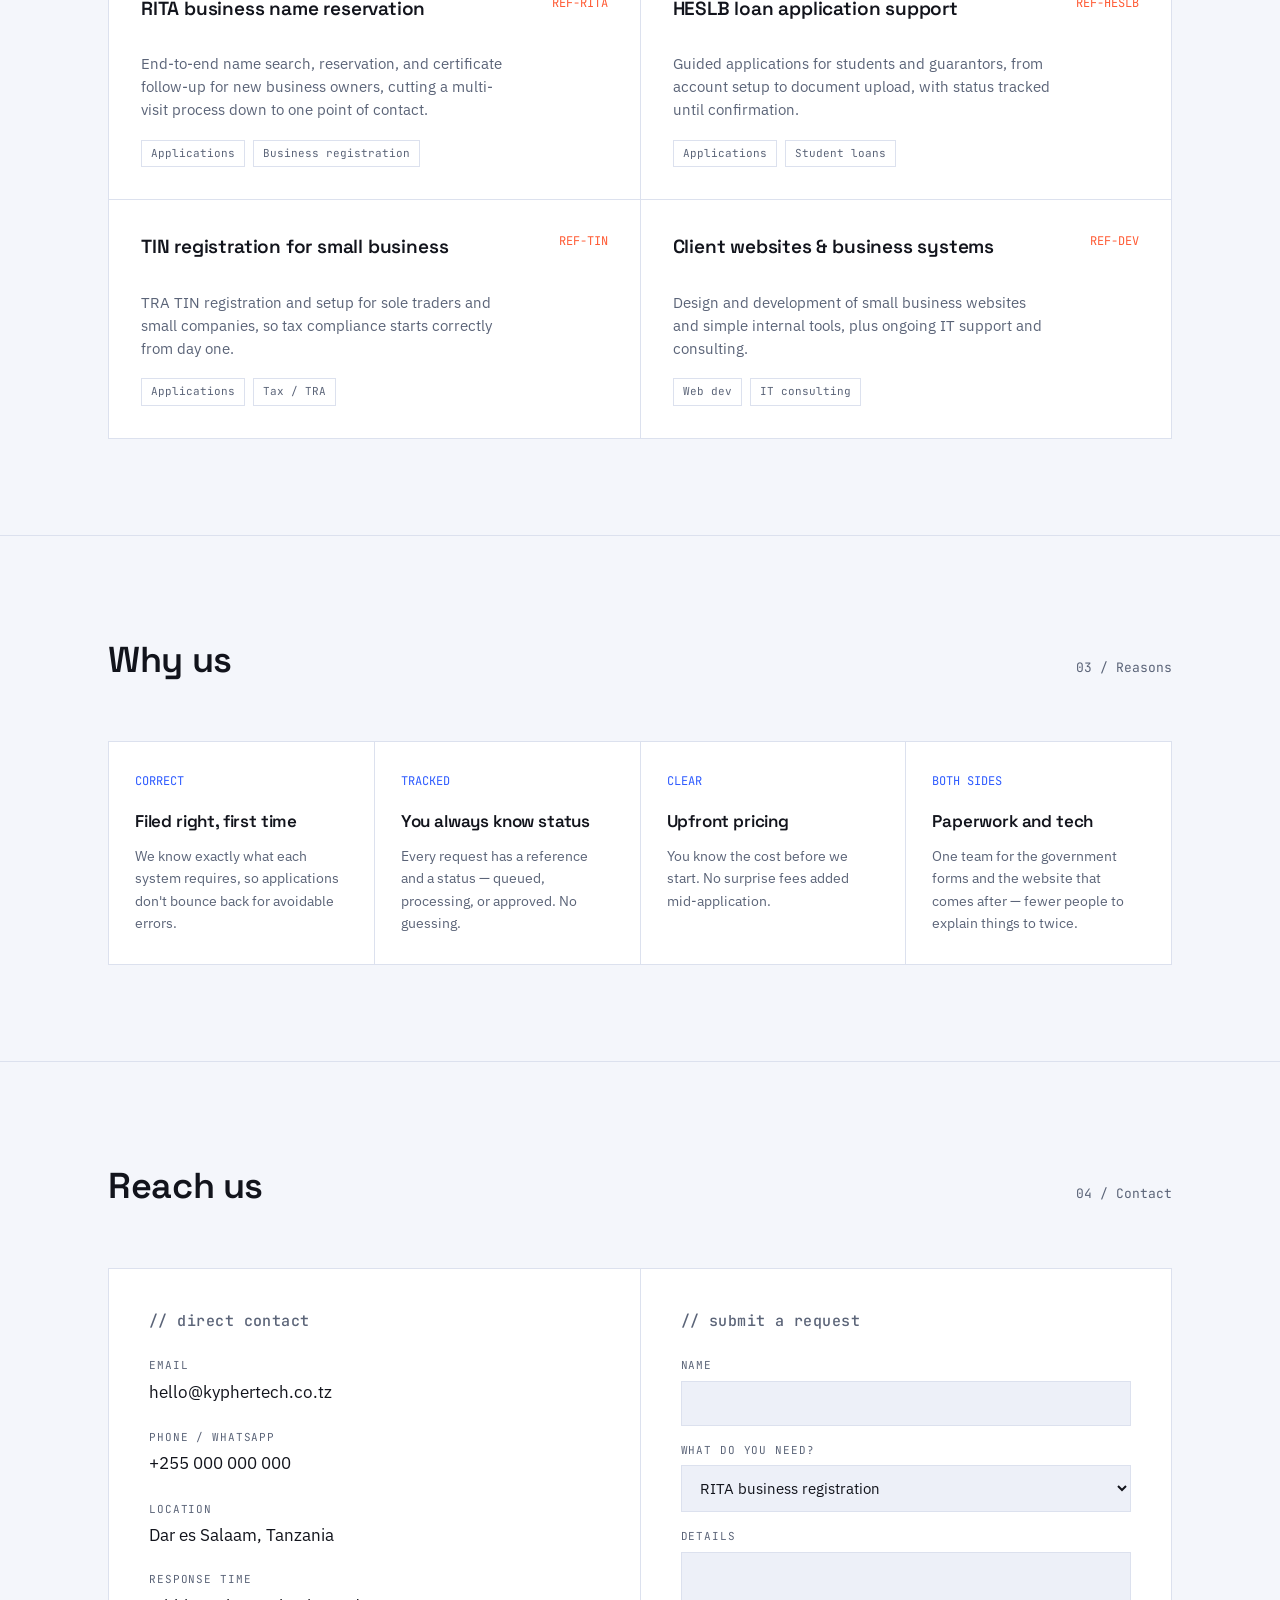
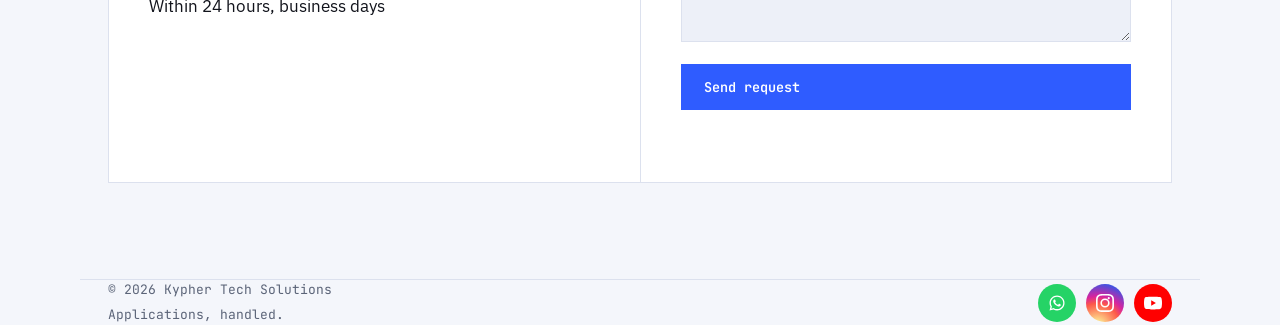
==== commit 44b76a3e: "Add files via upload" ====
--- a/index.html
+++ b/index.html
@@ -168,14 +168,18 @@
         <div class="reach-panel">
           <h3>// submit a request</h3>
           <!--
-            This form is wired for Netlify Forms (name="contact" + data-netlify="true").
-            When deployed on Netlify, submissions appear automatically under
-            Site settings → Forms — no backend or extra service needed.
-            If you deploy on GitHub Pages instead, Netlify Forms will NOT work there,
-            since it's a Netlify-only feature — use Formspree or a similar service instead.
+            This form uses Formspree (formspree.io) — works on any static host,
+            including GitHub Pages, unlike Netlify Forms.
+
+            SETUP (one-time):
+            1. Go to formspree.io and sign up free
+            2. Create a new form — Formspree gives you an endpoint like:
+               https://formspree.io/f/abcdwxyz
+            3. Replace YOUR_FORM_ID below (in the form's action attribute)
+               with your real ID
+            4. Submissions will arrive in your Formspree dashboard + email
           -->
-          <form name="contact" method="POST" data-netlify="true" id="contactForm">
-            <input type="hidden" name="form-name" value="contact">
+          <form id="contactForm" action="https://formspree.io/f/YOUR_FORM_ID" method="POST">
             <div class="field">
               <label for="name">Name</label>
               <input id="name" name="name" type="text" required>
@@ -205,9 +209,34 @@
 </main>
 
 <footer class="wrap">
-  <span>© 2026 Kypher Tech Solutions</span>
-  <span>Applications, handled.</span>
+  <div class="footer-left">
+    <span>© 2026 Kypher Tech Solutions</span>
+    <span>Applications, handled.</span>
+  </div>
+  <div class="footer-social">
+    <a class="social-btn whatsapp" href="https://wa.me/255000000000" target="_blank" rel="noopener" aria-label="Chat on WhatsApp">
+      <svg viewBox="0 0 24 24"><path d="M12.04 2c-5.52 0-10 4.48-10 10 0 1.77.46 3.45 1.27 4.9L2 22l5.25-1.38a9.95 9.95 0 0 0 4.79 1.22h.01c5.52 0 10-4.48 10-10s-4.48-9.84-10.01-9.84zm0 18.13a8.2 8.2 0 0 1-4.19-1.15l-.3-.18-3.11.82.83-3.04-.2-.31a8.19 8.19 0 0 1-1.26-4.37c0-4.54 3.7-8.24 8.25-8.24 4.54 0 8.23 3.7 8.23 8.24 0 4.55-3.69 8.23-8.25 8.23zm4.52-6.16c-.25-.12-1.47-.72-1.7-.81-.23-.08-.39-.12-.56.13-.17.24-.64.8-.78.97-.14.17-.29.19-.53.06-.25-.12-1.05-.39-2-1.23-.74-.66-1.24-1.47-1.39-1.72-.14-.25-.02-.38.11-.5.11-.11.25-.29.37-.43.12-.15.16-.25.25-.42.08-.16.04-.31-.02-.43-.06-.12-.56-1.35-.77-1.85-.2-.48-.41-.42-.56-.43h-.48c-.16 0-.43.06-.66.31s-.87.85-.87 2.08.89 2.41 1.02 2.58c.12.16 1.75 2.68 4.25 3.75.59.26 1.05.41 1.41.53.6.19 1.14.16 1.57.1.48-.07 1.47-.6 1.68-1.18.21-.58.21-1.07.14-1.18-.06-.1-.23-.16-.48-.28z"/></svg>
+    </a>
+    <a class="social-btn instagram" href="https://instagram.com/kyphertech" target="_blank" rel="noopener" aria-label="Kypher Tech on Instagram">
+      <svg viewBox="0 0 24 24"><path d="M12 2.16c3.2 0 3.58.01 4.85.07 1.17.05 1.8.25 2.23.41.55.22.95.47 1.37.89.42.42.67.82.89 1.37.16.42.36 1.05.41 2.23.06 1.27.07 1.65.07 4.85s-.01 3.58-.07 4.85c-.05 1.17-.25 1.8-.41 2.23-.22.55-.47.95-.89 1.37-.42.42-.82.67-1.37.89-.42.16-1.05.36-2.23.41-1.27.06-1.65.07-4.85.07s-3.58-.01-4.85-.07c-1.17-.05-1.8-.25-2.23-.41-.55-.22-.95-.47-1.37-.89-.42-.42-.67-.82-.89-1.37-.16-.42-.36-1.05-.41-2.23-.06-1.27-.07-1.65-.07-4.85s.01-3.58.07-4.85c.05-1.17.25-1.8.41-2.23.22-.55.47-.95.89-1.37.42-.42.82-.67 1.37-.89.42-.16 1.05-.36 2.23-.41 1.27-.06 1.65-.07 4.85-.07M12 0C8.74 0 8.33.01 7.05.07 5.78.13 4.9.33 4.14.63c-.79.31-1.46.72-2.13 1.38C1.35 2.68.94 3.35.63 4.14.33 4.9.14 5.78.07 7.05.01 8.33 0 8.74 0 12s.01 3.67.07 4.95c.06 1.27.26 2.15.56 2.91.31.79.72 1.46 1.38 2.13.66.66 1.34 1.07 2.13 1.38.76.3 1.64.5 2.91.56 1.28.06 1.69.07 4.95.07s3.67-.01 4.95-.07c1.27-.06 2.15-.26 2.91-.56.79-.31 1.46-.72 2.13-1.38.66-.66 1.07-1.34 1.38-2.13.3-.76.5-1.64.56-2.91.06-1.28.07-1.69.07-4.95s-.01-3.67-.07-4.95c-.06-1.27-.26-2.15-.56-2.91-.31-.79-.72-1.46-1.38-2.13C21.32 1.35 20.65.94 19.86.63c-.76-.3-1.64-.5-2.91-.56C15.67.01 15.26 0 12 0zm0 5.84a6.16 6.16 0 1 0 0 12.32 6.16 6.16 0 0 0 0-12.32zm0 10.16a4 4 0 1 1 0-8 4 4 0 0 1 0 8zm6.41-10.4a1.44 1.44 0 1 1-2.88 0 1.44 1.44 0 0 1 2.88 0z"/></svg>
+    </a>
+    <a class="social-btn youtube" href="https://youtube.com/@kyphertech" target="_blank" rel="noopener" aria-label="Kypher Tech on YouTube">
+      <svg viewBox="0 0 24 24"><path d="M23.5 6.19a3.02 3.02 0 0 0-2.12-2.14C19.51 3.5 12 3.5 12 3.5s-7.51 0-9.38.55A3.02 3.02 0 0 0 .5 6.19 31.6 31.6 0 0 0 0 12a31.6 31.6 0 0 0 .5 5.81 3.02 3.02 0 0 0 2.12 2.14c1.87.55 9.38.55 9.38.55s7.51 0 9.38-.55a3.02 3.02 0 0 0 2.12-2.14A31.6 31.6 0 0 0 24 12a31.6 31.6 0 0 0-.5-5.81zM9.6 15.6V8.4l6.27 3.6-6.27 3.6z"/></svg>
+    </a>
+  </div>
 </footer>
+
+<div class="social-float">
+  <a class="social-btn whatsapp" href="https://wa.me/255000000000" target="_blank" rel="noopener" aria-label="Chat on WhatsApp">
+    <svg viewBox="0 0 24 24"><path d="M12.04 2c-5.52 0-10 4.48-10 10 0 1.77.46 3.45 1.27 4.9L2 22l5.25-1.38a9.95 9.95 0 0 0 4.79 1.22h.01c5.52 0 10-4.48 10-10s-4.48-9.84-10.01-9.84zm0 18.13a8.2 8.2 0 0 1-4.19-1.15l-.3-.18-3.11.82.83-3.04-.2-.31a8.19 8.19 0 0 1-1.26-4.37c0-4.54 3.7-8.24 8.25-8.24 4.54 0 8.23 3.7 8.23 8.24 0 4.55-3.69 8.23-8.25 8.23zm4.52-6.16c-.25-.12-1.47-.72-1.7-.81-.23-.08-.39-.12-.56.13-.17.24-.64.8-.78.97-.14.17-.29.19-.53.06-.25-.12-1.05-.39-2-1.23-.74-.66-1.24-1.47-1.39-1.72-.14-.25-.02-.38.11-.5.11-.11.25-.29.37-.43.12-.15.16-.25.25-.42.08-.16.04-.31-.02-.43-.06-.12-.56-1.35-.77-1.85-.2-.48-.41-.42-.56-.43h-.48c-.16 0-.43.06-.66.31s-.87.85-.87 2.08.89 2.41 1.02 2.58c.12.16 1.75 2.68 4.25 3.75.59.26 1.05.41 1.41.53.6.19 1.14.16 1.57.1.48-.07 1.47-.6 1.68-1.18.21-.58.21-1.07.14-1.18-.06-.1-.23-.16-.48-.28z"/></svg>
+  </a>
+  <a class="social-btn instagram" href="https://instagram.com/kyphertech" target="_blank" rel="noopener" aria-label="Kypher Tech on Instagram">
+    <svg viewBox="0 0 24 24"><path d="M12 2.16c3.2 0 3.58.01 4.85.07 1.17.05 1.8.25 2.23.41.55.22.95.47 1.37.89.42.42.67.82.89 1.37.16.42.36 1.05.41 2.23.06 1.27.07 1.65.07 4.85s-.01 3.58-.07 4.85c-.05 1.17-.25 1.8-.41 2.23-.22.55-.47.95-.89 1.37-.42.42-.82.67-1.37.89-.42.16-1.05.36-2.23.41-1.27.06-1.65.07-4.85.07s-3.58-.01-4.85-.07c-1.17-.05-1.8-.25-2.23-.41-.55-.22-.95-.47-1.37-.89-.42-.42-.67-.82-.89-1.37-.16-.42-.36-1.05-.41-2.23-.06-1.27-.07-1.65-.07-4.85s.01-3.58.07-4.85c.05-1.17.25-1.8.41-2.23.22-.55.47-.95.89-1.37.42-.42.82-.67 1.37-.89.42-.16 1.05-.36 2.23-.41 1.27-.06 1.65-.07 4.85-.07M12 0C8.74 0 8.33.01 7.05.07 5.78.13 4.9.33 4.14.63c-.79.31-1.46.72-2.13 1.38C1.35 2.68.94 3.35.63 4.14.33 4.9.14 5.78.07 7.05.01 8.33 0 8.74 0 12s.01 3.67.07 4.95c.06 1.27.26 2.15.56 2.91.31.79.72 1.46 1.38 2.13.66.66 1.34 1.07 2.13 1.38.76.3 1.64.5 2.91.56 1.28.06 1.69.07 4.95.07s3.67-.01 4.95-.07c1.27-.06 2.15-.26 2.91-.56.79-.31 1.46-.72 2.13-1.38.66-.66 1.07-1.34 1.38-2.13.3-.76.5-1.64.56-2.91.06-1.28.07-1.69.07-4.95s-.01-3.67-.07-4.95c-.06-1.27-.26-2.15-.56-2.91-.31-.79-.72-1.46-1.38-2.13C21.32 1.35 20.65.94 19.86.63c-.76-.3-1.64-.5-2.91-.56C15.67.01 15.26 0 12 0zm0 5.84a6.16 6.16 0 1 0 0 12.32 6.16 6.16 0 0 0 0-12.32zm0 10.16a4 4 0 1 1 0-8 4 4 0 0 1 0 8zm6.41-10.4a1.44 1.44 0 1 1-2.88 0 1.44 1.44 0 0 1 2.88 0z"/></svg>
+  </a>
+  <a class="social-btn youtube" href="https://youtube.com/@kyphertech" target="_blank" rel="noopener" aria-label="Kypher Tech on YouTube">
+    <svg viewBox="0 0 24 24"><path d="M23.5 6.19a3.02 3.02 0 0 0-2.12-2.14C19.51 3.5 12 3.5 12 3.5s-7.51 0-9.38.55A3.02 3.02 0 0 0 .5 6.19 31.6 31.6 0 0 0 0 12a31.6 31.6 0 0 0 .5 5.81 3.02 3.02 0 0 0 2.12 2.14c1.87.55 9.38.55 9.38.55s7.51 0 9.38-.55a3.02 3.02 0 0 0 2.12-2.14A31.6 31.6 0 0 0 24 12a31.6 31.6 0 0 0-.5-5.81zM9.6 15.6V8.4l6.27 3.6-6.27 3.6z"/></svg>
+  </a>
+</div>
 
 <script src="script.js"></script>
 </body>
--- a/style.css
+++ b/style.css
@@ -1,13 +1,18 @@
 :root{
-  --void:#090D13;
-  --panel:#10161F;
-  --panel-2:#141B26;
-  --line:#212B39;
-  --text:#E7ECF2;
-  --dim:#7C879A;
-  --cyan:#4FD8C7;
-  --amber:#E8AC55;
+  --void:#F4F6FB;
+  --panel:#FFFFFF;
+  --panel-2:#EDF0F8;
+  --line:#DCE1EE;
+  --text:#12141C;
+  --dim:#5B6478;
+  --cyan:#2F5CFF;
+  --cyan-2:#00D9C0;
+  --amber:#FF5B35;
   --radius:2px;
+
+  --whatsapp:#25D366;
+  --instagram:#E1306C;
+  --youtube:#FF0000;
 }
 *{margin:0;padding:0;box-sizing:border-box;}
 html{scroll-behavior:smooth;}
@@ -18,7 +23,7 @@
   line-height:1.6;
   overflow-x:hidden;
 }
-::selection{background:var(--cyan);color:var(--void);}
+::selection{background:var(--cyan);color:#fff;}
 a{color:inherit;text-decoration:none;}
 .mono{font-family:'JetBrains Mono',monospace;}
 h1,h2,h3{font-family:'Space Grotesk',sans-serif;letter-spacing:-0.01em;}
@@ -31,7 +36,7 @@
     linear-gradient(var(--line) 1px, transparent 1px),
     linear-gradient(90deg, var(--line) 1px, transparent 1px);
   background-size:64px 64px;
-  opacity:0.25;
+  opacity:0.5;
   pointer-events:none;
   z-index:0;
   mask-image:radial-gradient(ellipse 80% 60% at 50% 0%, black 30%, transparent 75%);
@@ -47,10 +52,12 @@
 header{
   position:fixed;top:0;left:0;right:0;
   z-index:50;
-  background:rgba(9,13,19,0.82);
+  background:rgba(244,246,251,0.82);
   backdrop-filter:blur(10px);
   border-bottom:1px solid var(--line);
-}
+  animation:dropIn .5s ease both;
+}
+@keyframes dropIn{from{transform:translateY(-100%);}to{transform:translateY(0);}}
 nav.wrap{
   display:flex;align-items:center;justify-content:space-between;
   height:64px;
@@ -62,13 +69,14 @@
   letter-spacing:0.02em;
   display:flex;align-items:center;gap:8px;
 }
-.logo .dot{width:7px;height:7px;background:var(--cyan);border-radius:50%;box-shadow:0 0 8px var(--cyan);flex:none;}
+.logo .dot{width:7px;height:7px;background:var(--cyan);border-radius:50%;box-shadow:0 0 8px var(--cyan);flex:none;animation:pulseDot 2.4s ease-in-out infinite;}
+@keyframes pulseDot{0%,100%{opacity:1;}50%{opacity:0.35;}}
 .logo-img{height:28px;width:auto;display:block;}
 .navlinks{display:flex;gap:36px;font-size:14px;}
 .navlinks a{color:var(--dim);transition:color .2s;position:relative;}
 .navlinks a:hover, .navlinks a:focus-visible{color:var(--text);}
 .navlinks a::after{
-  content:"";position:absolute;left:0;bottom:-6px;width:0;height:1px;background:var(--cyan);
+  content:"";position:absolute;left:0;bottom:-6px;width:0;height:2px;background:linear-gradient(90deg,var(--cyan),var(--cyan-2));
   transition:width .25s;
 }
 .navlinks a:hover::after{width:100%;}
@@ -76,11 +84,11 @@
   font-family:'JetBrains Mono',monospace;
   font-size:13px;
   padding:9px 16px;
-  border:1px solid var(--line);
+  border:1px solid var(--cyan);
   color:var(--cyan);
-  transition:border-color .2s, background .2s;
-}
-.navcta:hover{border-color:var(--cyan);background:rgba(79,216,199,0.06);}
+  transition:all .2s;
+}
+.navcta:hover{background:var(--cyan);color:#fff;box-shadow:0 0 20px rgba(47,92,255,0.35);}
 .menu-btn{display:none;background:none;border:1px solid var(--line);color:var(--text);width:40px;height:40px;font-size:18px;cursor:pointer;}
 
 @media (max-width:820px){
@@ -110,13 +118,18 @@
   top:50%;left:8%;
   width:640px;max-width:70vw;
   transform:translateY(-50%);
-  opacity:0.07;
-  filter:grayscale(1) brightness(1.6);
+  opacity:0.05;
+  filter:grayscale(1) brightness(0.6);
   pointer-events:none;
   z-index:0;
   user-select:none;
-}
+  animation:float 8s ease-in-out infinite;
+}
+@keyframes float{0%,100%{transform:translateY(-50%);}50%{transform:translateY(calc(-50% - 14px));}}
 .hero > div, .hero .console{position:relative;z-index:1;}
+.hero > div{animation:fadeUp .7s ease both;}
+.hero .console{animation:fadeUp .7s ease .15s both;}
+@keyframes fadeUp{from{opacity:0;transform:translateY(22px);}to{opacity:1;transform:translateY(0);}}
 .eyebrow{
   font-family:'JetBrains Mono',monospace;
   font-size:12px;color:var(--cyan);
@@ -130,7 +143,11 @@
   line-height:1.08;
   margin-bottom:22px;
 }
-.hero h1 em{font-style:normal;color:var(--cyan);}
+.hero h1 em{
+  font-style:normal;
+  background:linear-gradient(90deg,var(--cyan),var(--cyan-2));
+  -webkit-background-clip:text;background-clip:text;color:transparent;
+}
 .hero p{color:var(--dim);font-size:16.5px;max-width:46ch;margin-bottom:32px;}
 .btnrow{display:flex;gap:14px;flex-wrap:wrap;}
 .btn{
@@ -142,10 +159,10 @@
   cursor:pointer;
   background:none;
 }
-.btn-primary{background:var(--cyan);color:var(--void);border-color:var(--cyan);font-weight:600;}
-.btn-primary:hover{background:#6de3d4;}
-.btn-ghost{color:var(--text);}
-.btn-ghost:hover{border-color:var(--cyan);color:var(--cyan);}
+.btn-primary{background:var(--cyan);color:#fff;border-color:var(--cyan);font-weight:600;}
+.btn-primary:hover{background:#1a45f0;box-shadow:0 8px 24px rgba(47,92,255,0.35);transform:translateY(-2px);}
+.btn-ghost{color:var(--text);border-color:var(--line);}
+.btn-ghost:hover{border-color:var(--cyan);color:var(--cyan);transform:translateY(-2px);}
 
 /* terminal console — signature element */
 .console{
@@ -155,7 +172,7 @@
   font-family:'JetBrains Mono',monospace;
   font-size:13px;
   overflow:hidden;
-  box-shadow:0 30px 60px -20px rgba(0,0,0,0.6);
+  box-shadow:0 30px 60px -20px rgba(47,92,255,0.18);
 }
 .console-bar{
   display:flex;align-items:center;gap:8px;
@@ -170,15 +187,15 @@
 .console-line .task{color:var(--text);}
 .console-line .ref{color:var(--dim);font-size:11.5px;}
 .status{padding:2px 8px;font-size:11px;letter-spacing:0.04em;border:1px solid;white-space:nowrap;}
-.status.approved{color:var(--cyan);border-color:var(--cyan);}
+.status.approved{color:var(--cyan-2);border-color:var(--cyan-2);}
 .status.processing{color:var(--amber);border-color:var(--amber);}
 @keyframes reveal{to{opacity:1;}}
 .console-foot{
   padding:12px 18px;border-top:1px solid var(--line);
   color:var(--dim);font-size:11.5px;display:flex;justify-content:space-between;
 }
-.console-foot .live{color:var(--cyan);}
-.live::before{content:"● ";}
+.console-foot .live{color:var(--cyan-2);}
+.live::before{content:"● ";animation:pulseDot 1.6s ease-in-out infinite;}
 
 @media (max-width:900px){
   .hero{grid-template-columns:1fr;padding-top:132px;}
@@ -197,6 +214,7 @@
 .spec{
   background:var(--panel);border:1px solid var(--line);
   padding:22px;font-family:'JetBrains Mono',monospace;font-size:13px;height:fit-content;
+  box-shadow:0 20px 40px -24px rgba(18,20,28,0.12);
 }
 .spec-row{display:flex;justify-content:space-between;padding:11px 0;border-bottom:1px solid var(--line);gap:16px;}
 .spec-row:last-child{border-bottom:none;}
@@ -206,8 +224,8 @@
 
 /* PROJECTS / case files */
 .cases{display:grid;grid-template-columns:repeat(2,1fr);gap:1px;background:var(--line);border:1px solid var(--line);}
-.case{background:var(--void);padding:32px;transition:background .2s;}
-.case:hover{background:var(--panel);}
+.case{background:var(--panel);padding:32px;transition:all .25s;}
+.case:hover{background:var(--panel-2);transform:translateY(-3px);box-shadow:0 16px 32px -20px rgba(18,20,28,0.18);}
 .case-top{display:flex;justify-content:space-between;align-items:flex-start;margin-bottom:18px;}
 .case-ref{font-family:'JetBrains Mono',monospace;color:var(--amber);font-size:12px;}
 .case h3{font-size:19px;margin-bottom:10px;font-weight:600;}
@@ -218,7 +236,8 @@
 
 /* WHY US */
 .why-grid{display:grid;grid-template-columns:repeat(4,1fr);gap:1px;background:var(--line);border:1px solid var(--line);}
-.why{background:var(--void);padding:30px 26px;}
+.why{background:var(--panel);padding:30px 26px;transition:all .25s;}
+.why:hover{transform:translateY(-3px);box-shadow:0 16px 32px -20px rgba(18,20,28,0.18);}
 .why .n{font-family:'JetBrains Mono',monospace;color:var(--cyan);font-size:12px;margin-bottom:16px;}
 .why h3{font-size:17px;margin-bottom:10px;font-weight:600;}
 .why p{color:var(--dim);font-size:14px;}
@@ -227,7 +246,7 @@
 
 /* REACH US */
 .reach{display:grid;grid-template-columns:1fr 1fr;gap:1px;background:var(--line);border:1px solid var(--line);}
-.reach-panel{background:var(--void);padding:40px;}
+.reach-panel{background:var(--panel);padding:40px;}
 .reach-panel h3{font-size:15px;margin-bottom:24px;color:var(--dim);font-family:'JetBrains Mono',monospace;font-weight:500;letter-spacing:0.03em;}
 .contact-row{display:flex;flex-direction:column;gap:22px;}
 .contact-item{display:flex;flex-direction:column;gap:4px;}
@@ -239,27 +258,137 @@
 .field{display:flex;flex-direction:column;gap:6px;}
 .field label{font-family:'JetBrains Mono',monospace;font-size:11px;color:var(--dim);letter-spacing:0.08em;text-transform:uppercase;}
 .field input, .field textarea, .field select{
-  background:var(--panel);border:1px solid var(--line);color:var(--text);
+  background:var(--panel-2);border:1px solid var(--line);color:var(--text);
   padding:12px 14px;font-family:'IBM Plex Sans',sans-serif;font-size:14.5px;
-  outline:none;transition:border-color .2s;
-}
-.field input:focus, .field textarea:focus, .field select:focus{border-color:var(--cyan);}
+  outline:none;transition:border-color .2s, box-shadow .2s;
+}
+.field input:focus, .field textarea:focus, .field select:focus{border-color:var(--cyan);box-shadow:0 0 0 3px rgba(47,92,255,0.12);}
 .field textarea{resize:vertical;min-height:90px;}
 form button{margin-top:6px;}
 .form-note{font-size:12.5px;color:var(--dim);min-height:16px;}
-.form-note.success{color:var(--cyan);}
+.form-note.success{color:var(--cyan-2);}
 .form-note.error{color:var(--amber);}
 @media (max-width:820px){.reach{grid-template-columns:1fr;} .reach-panel{padding:32px 24px;}}
 
 footer{
   border-top:1px solid var(--line);
   padding:36px 0;
-  display:flex;justify-content:space-between;align-items:center;flex-wrap:wrap;gap:12px;
+  display:flex;justify-content:space-between;align-items:center;flex-wrap:wrap;gap:20px;
   color:var(--dim);font-size:13px;font-family:'JetBrains Mono',monospace;
   position:relative;z-index:1;
 }
+.footer-left{display:flex;flex-direction:column;gap:4px;}
+.footer-social{display:flex;gap:10px;}
+
+/* ---------- SOCIAL BUTTONS (shared: floating + footer) ---------- */
+.social-btn{
+  display:inline-flex;align-items:center;justify-content:center;
+  width:38px;height:38px;border-radius:50%;
+  color:#fff;
+  transition:transform .2s, box-shadow .2s;
+  flex:none;
+}
+.social-btn svg{width:18px;height:18px;fill:currentColor;}
+.social-btn:hover{transform:translateY(-3px) scale(1.06);}
+.social-btn.whatsapp{background:var(--whatsapp);}
+.social-btn.whatsapp:hover{box-shadow:0 8px 20px rgba(37,211,102,0.4);}
+.social-btn.instagram{background:radial-gradient(circle at 30% 110%, #fdf497 0%, #fdf497 5%, #fd5949 45%,#d6249f 60%,#285AEB 90%);}
+.social-btn.instagram:hover{box-shadow:0 8px 20px rgba(214,36,159,0.4);}
+.social-btn.youtube{background:var(--youtube);}
+.social-btn.youtube:hover{box-shadow:0 8px 20px rgba(255,0,0,0.4);}
+
+.social-float{
+  position:fixed;right:22px;bottom:22px;z-index:60;
+  display:flex;flex-direction:column;gap:12px;
+}
+.social-float .social-btn{
+  width:52px;height:52px;
+  box-shadow:0 10px 24px -8px rgba(18,20,28,0.35);
+  animation:floatIn .5s ease both;
+}
+.social-float .social-btn svg{width:24px;height:24px;}
+.social-float .social-btn:nth-child(1){animation-delay:.1s;}
+.social-float .social-btn:nth-child(2){animation-delay:.22s;}
+.social-float .social-btn:nth-child(3){animation-delay:.34s;}
+@keyframes floatIn{from{opacity:0;transform:translateX(30px) scale(0.7);}to{opacity:1;transform:translateX(0) scale(1);}}
+
+@media (max-width:560px){
+  .social-float{right:16px;bottom:16px;gap:10px;}
+  .social-float .social-btn{width:46px;height:46px;}
+  .social-float .social-btn svg{width:21px;height:21px;}
+}
 
 .reveal{opacity:0;transform:translateY(16px);transition:opacity .6s ease, transform .6s ease;}
 .reveal.in{opacity:1;transform:translateY(0);}
 
 :focus-visible{outline:2px solid var(--cyan);outline-offset:2px;}
+
+/* ---------- GALLERY PAGE ---------- */
+.navlinks a.active{color:var(--cyan);}
+.navlinks a.active::after{width:100%;}
+
+.gallery-hero{padding:168px 0 56px;}
+.gallery-hero h1{font-size:clamp(32px,4.4vw,50px);font-weight:600;margin-bottom:16px;}
+.gallery-hero p{color:var(--dim);font-size:16.5px;max-width:56ch;}
+
+.filter-row{display:flex;gap:10px;flex-wrap:wrap;margin-bottom:40px;}
+.filter-btn{
+  font-family:'JetBrains Mono',monospace;font-size:12.5px;
+  padding:9px 16px;background:none;border:1px solid var(--line);color:var(--dim);
+  cursor:pointer;transition:all .2s;
+}
+.filter-btn:hover{color:var(--text);border-color:var(--cyan);}
+.filter-btn.active{color:#fff;border-color:var(--cyan);background:var(--cyan);}
+
+.gallery-grid{
+  display:grid;grid-template-columns:repeat(3,1fr);gap:1px;
+  background:var(--line);border:1px solid var(--line);
+  margin-bottom:24px;
+}
+.gallery-item{
+  position:relative;background:var(--panel);aspect-ratio:4/3;overflow:hidden;
+  cursor:pointer;
+}
+.gallery-item img{width:100%;height:100%;object-fit:cover;display:block;transition:transform .3s;}
+.gallery-item:hover img{transform:scale(1.04);}
+.gallery-item figcaption{
+  position:absolute;left:0;right:0;bottom:0;
+  padding:10px 14px;font-size:12.5px;color:#fff;
+  background:linear-gradient(to top, rgba(18,20,28,0.85), transparent);
+}
+.gallery-placeholder{
+  display:none;flex-direction:column;align-items:center;justify-content:center;gap:8px;
+  height:100%;padding:20px;text-align:center;
+  border:1px dashed var(--line);
+}
+.gallery-placeholder span{font-size:11.5px;color:var(--amber);word-break:break-all;}
+.gallery-placeholder small{color:var(--dim);font-size:11.5px;}
+.gallery-item.gallery-empty img{display:none;}
+.gallery-item.gallery-empty .gallery-placeholder{display:flex;}
+.gallery-item.gallery-empty{cursor:default;}
+.gallery-item.gallery-empty figcaption{display:none;}
+.gallery-item[hidden]{display:none;}
+
+.gallery-note{color:var(--dim);font-size:12.5px;}
+.gallery-note .mono{color:var(--text);}
+
+@media (max-width:820px){
+  .gallery-grid{grid-template-columns:repeat(2,1fr);}
+}
+@media (max-width:560px){
+  .gallery-grid{grid-template-columns:1fr;}
+}
+
+.lightbox{
+  position:fixed;inset:0;background:rgba(12,14,20,0.92);
+  display:none;align-items:center;justify-content:center;
+  z-index:100;padding:40px;
+}
+.lightbox.open{display:flex;}
+.lightbox img{max-width:min(1000px,90vw);max-height:85vh;object-fit:contain;border:1px solid var(--line);}
+.lightbox-close{
+  position:absolute;top:24px;right:28px;
+  background:none;border:1px solid rgba(255,255,255,0.3);color:#fff;
+  width:40px;height:40px;font-size:18px;cursor:pointer;
+}
+.lightbox-close:hover{border-color:var(--cyan-2);color:var(--cyan-2);}
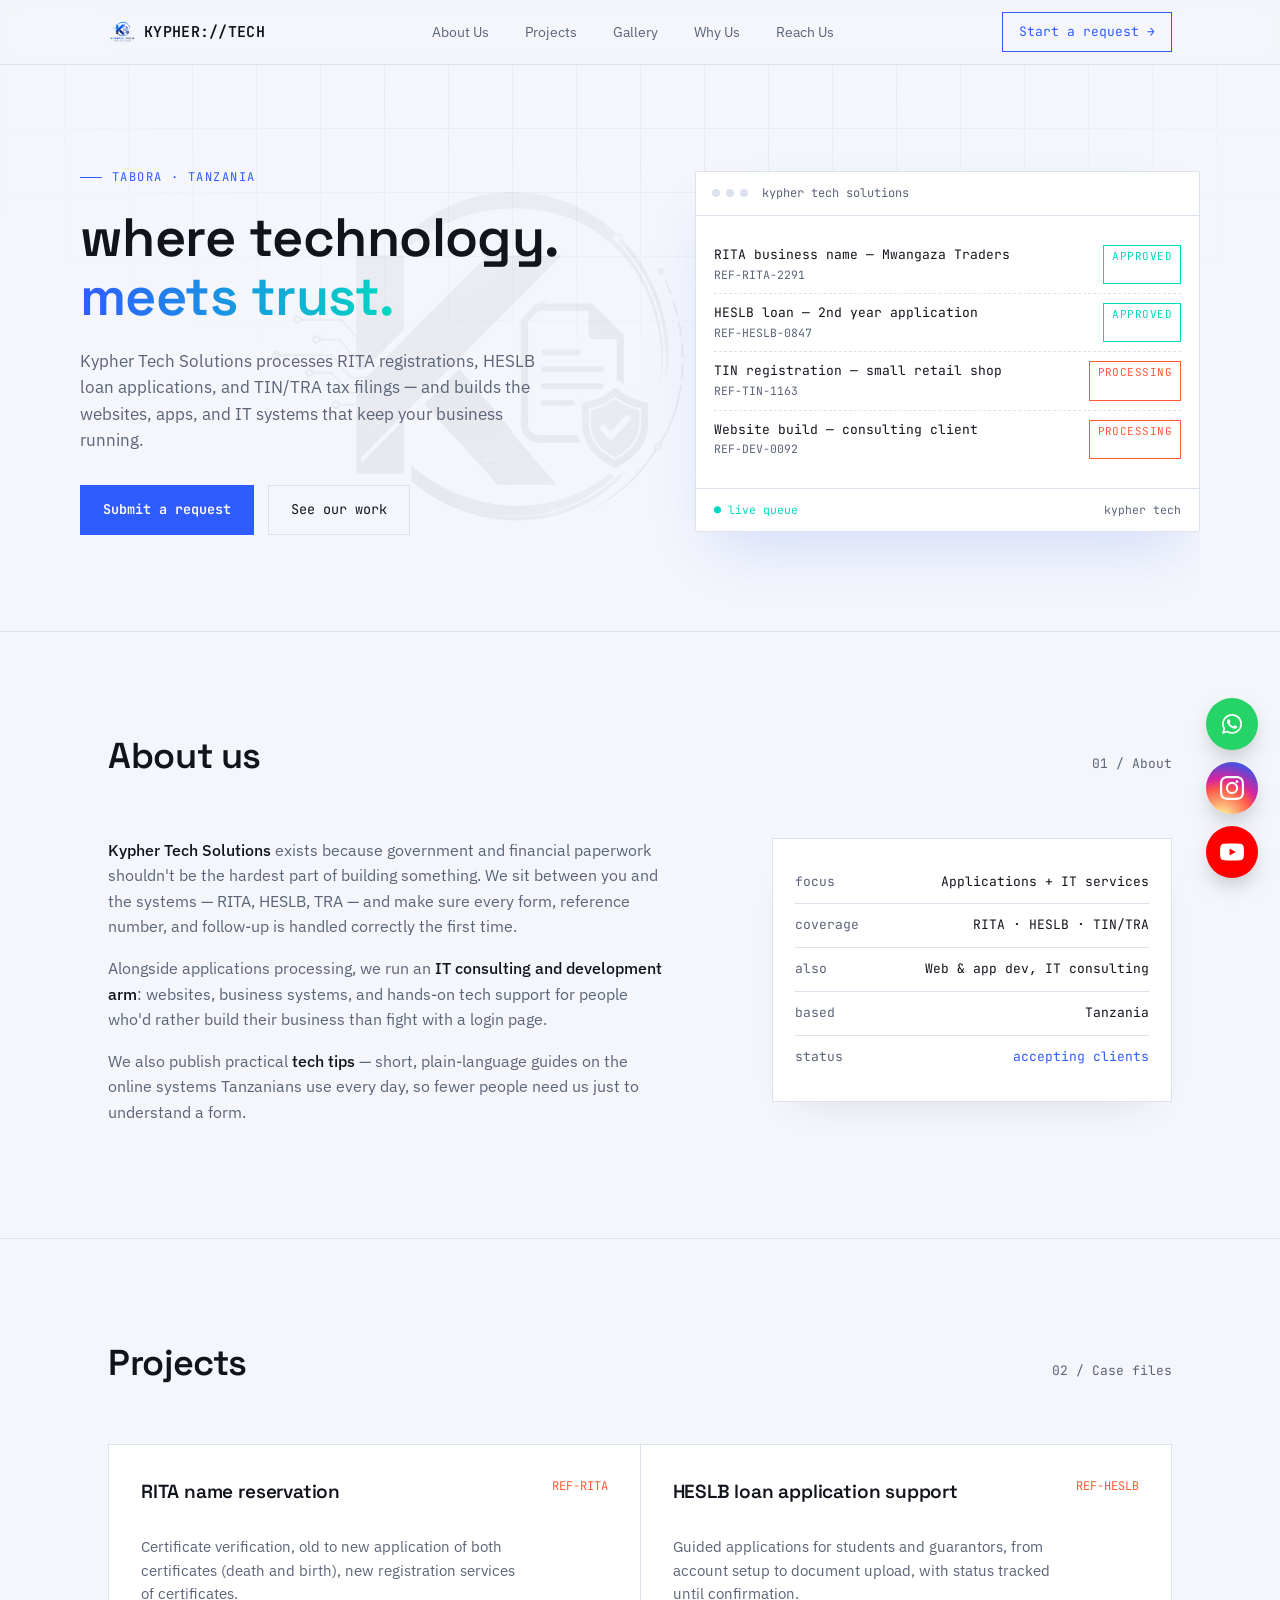
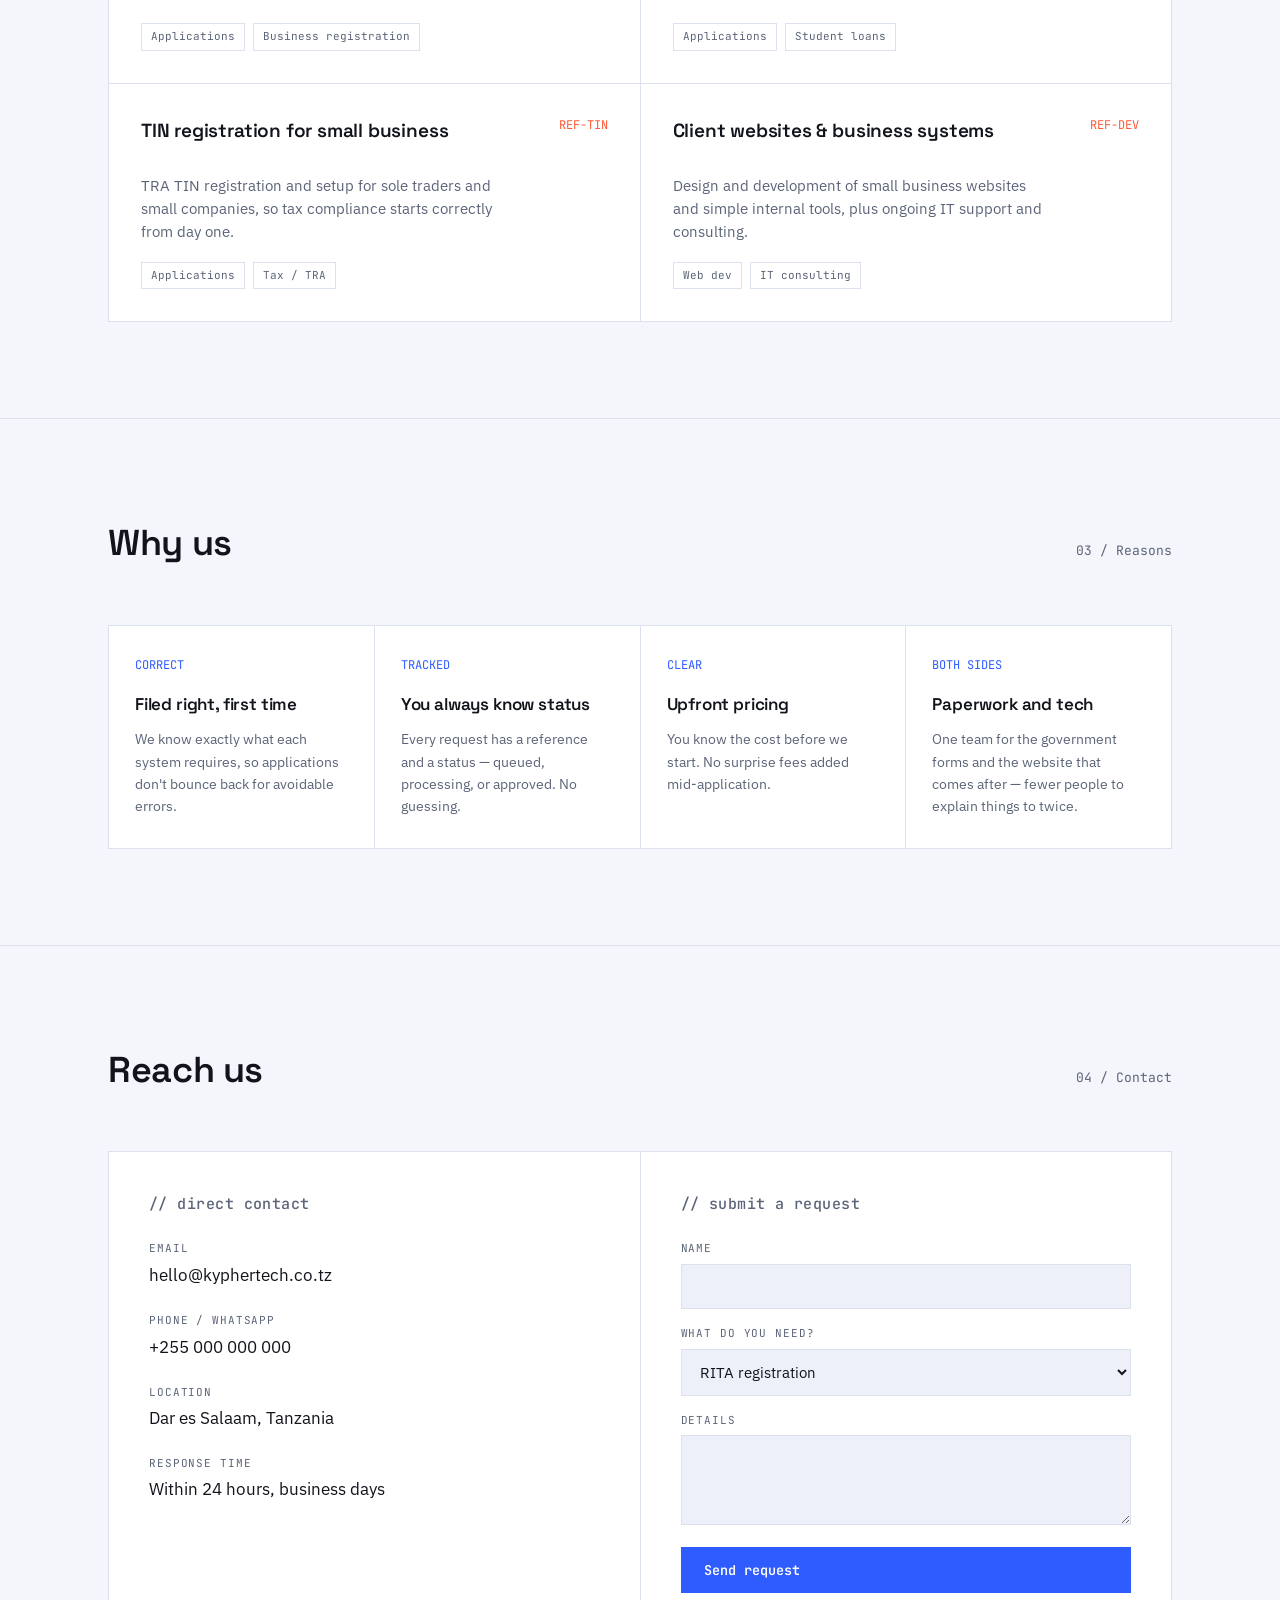
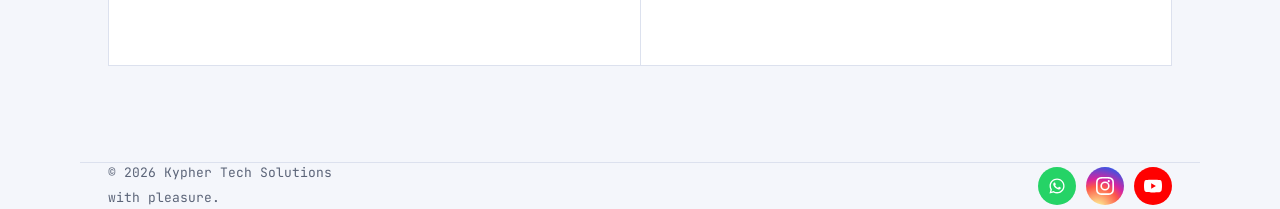
==== commit 7bdc50f7: "Update content and branding in index.html" ====
--- a/index.html
+++ b/index.html
@@ -30,9 +30,9 @@
   <section class="hero wrap" style="border-top:none;">
     <img src="assets/logo-icon.png" alt="" class="hero-watermark" aria-hidden="true">
     <div>
-      <div class="eyebrow">Dar es Salaam · Tanzania</div>
-      <h1>We handle the paperwork.<br><em>You handle the future.</em></h1>
-      <p>Kypher Tech Solutions processes RITA business registrations, HESLB loan applications, and TIN/TRA tax filings — and builds the websites, apps, and IT systems that keep your business running.</p>
+      <div class="eyebrow">Tabora · Tanzania</div>
+      <h1>where technology.<br><em>meets trust.</em></h1>
+      <p>Kypher Tech Solutions processes RITA registrations, HESLB loan applications, and TIN/TRA tax filings — and builds the websites, apps, and IT systems that keep your business running.</p>
       <div class="btnrow">
         <a href="#reach" class="btn btn-primary">Submit a request</a>
         <a href="#projects" class="btn btn-ghost">See our work</a>
@@ -42,12 +42,12 @@
     <div class="console reveal in" id="console">
       <div class="console-bar">
         <div class="dots"><span></span><span></span><span></span></div>
-        application-queue.log
+        kypher tech solutions
       </div>
       <div class="console-body" id="consoleBody"></div>
       <div class="console-foot">
         <span class="live">live queue</span>
-        <span>kyphertech.co.tz</span>
+        <span>kypher tech</span>
       </div>
     </div>
   </section>
@@ -83,8 +83,8 @@
       </div>
       <div class="cases">
         <div class="case reveal">
-          <div class="case-top"><h3>RITA business name reservation</h3><span class="case-ref mono">REF-RITA</span></div>
-          <p>End-to-end name search, reservation, and certificate follow-up for new business owners, cutting a multi-visit process down to one point of contact.</p>
+          <div class="case-top"><h3>RITA name reservation</h3><span class="case-ref mono">REF-RITA</span></div>
+          <p>Certificate verification, old to new application of both certificates (death and birth), new registration services of certificates.</p>
           <div class="case-tags"><span>Applications</span><span>Business registration</span></div>
         </div>
         <div class="case reveal">
@@ -187,7 +187,7 @@
             <div class="field">
               <label for="service">What do you need?</label>
               <select id="service" name="service">
-                <option>RITA business registration</option>
+                <option>RITA registration</option>
                 <option>HESLB loan application</option>
                 <option>TIN / TRA registration</option>
                 <option>Website or app development</option>
@@ -211,7 +211,7 @@
 <footer class="wrap">
   <div class="footer-left">
     <span>© 2026 Kypher Tech Solutions</span>
-    <span>Applications, handled.</span>
+    <span>with pleasure.</span>
   </div>
   <div class="footer-social">
     <a class="social-btn whatsapp" href="https://wa.me/255000000000" target="_blank" rel="noopener" aria-label="Chat on WhatsApp">
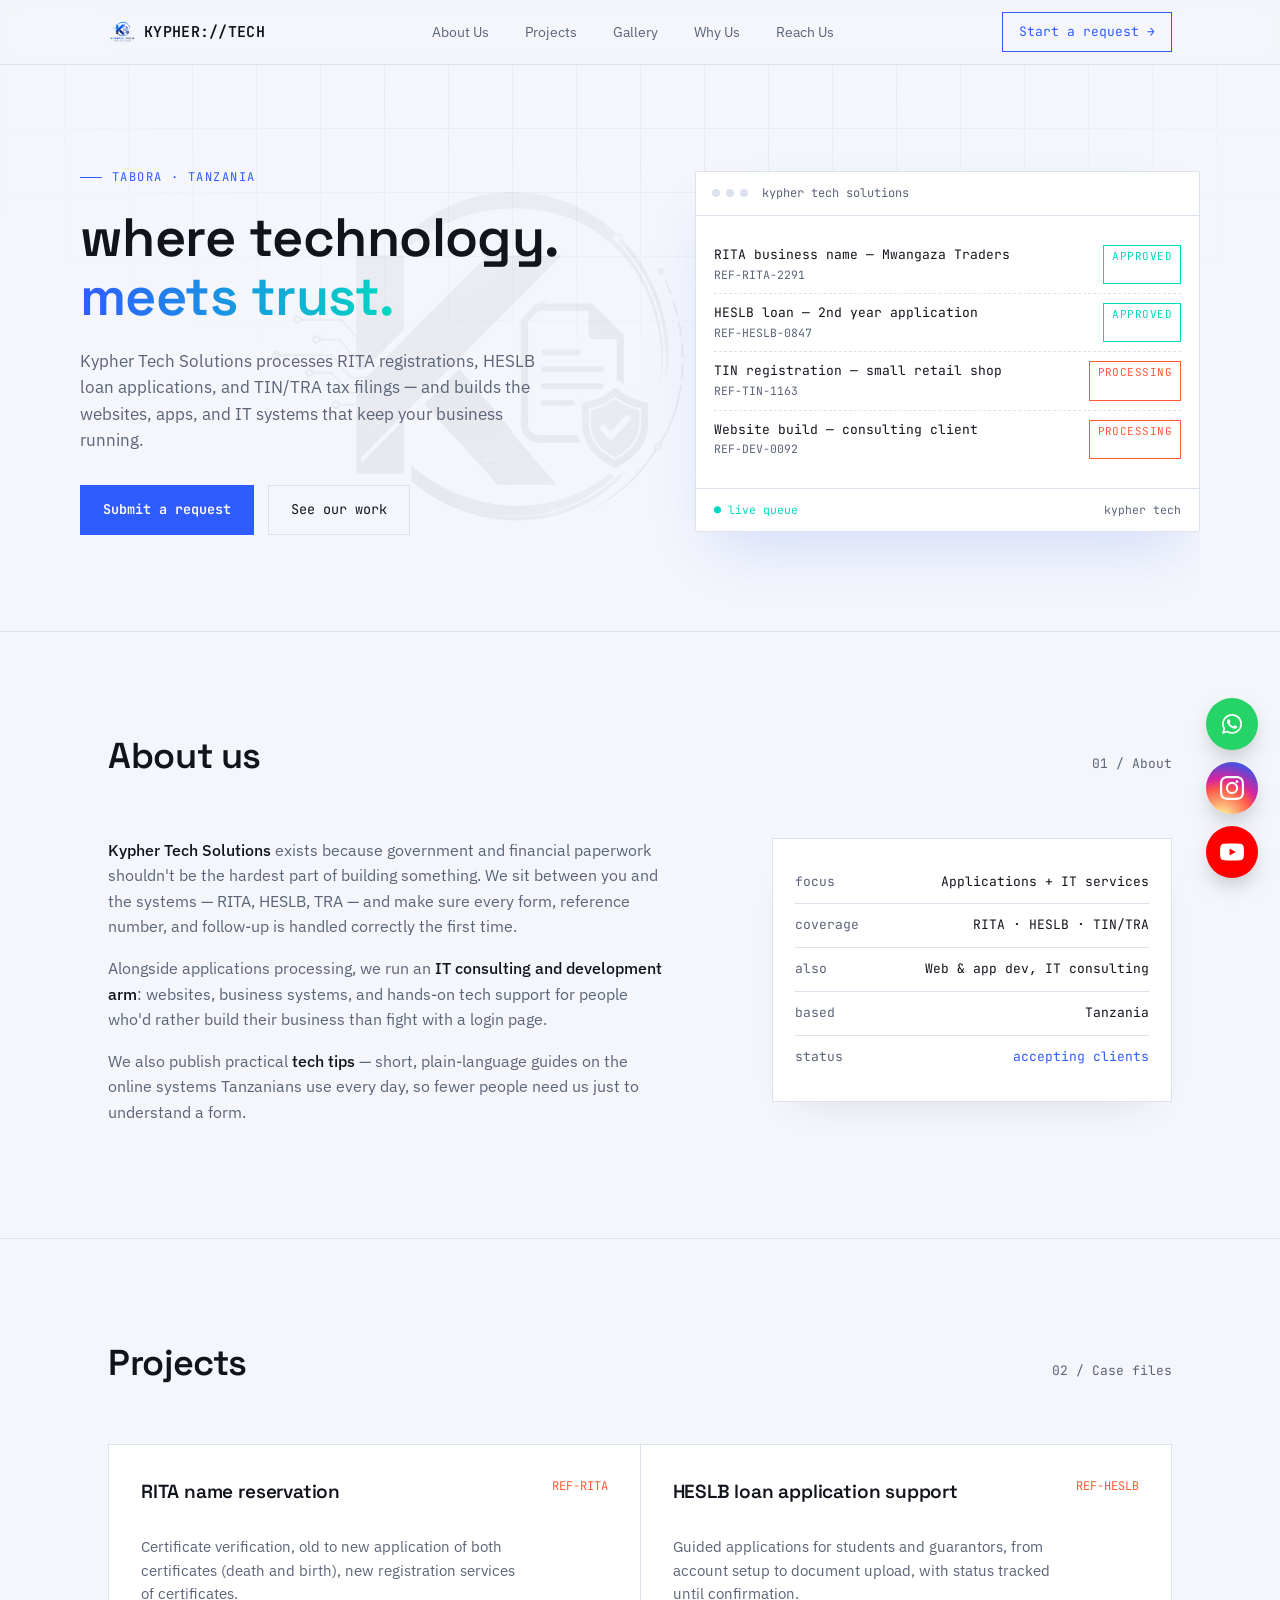
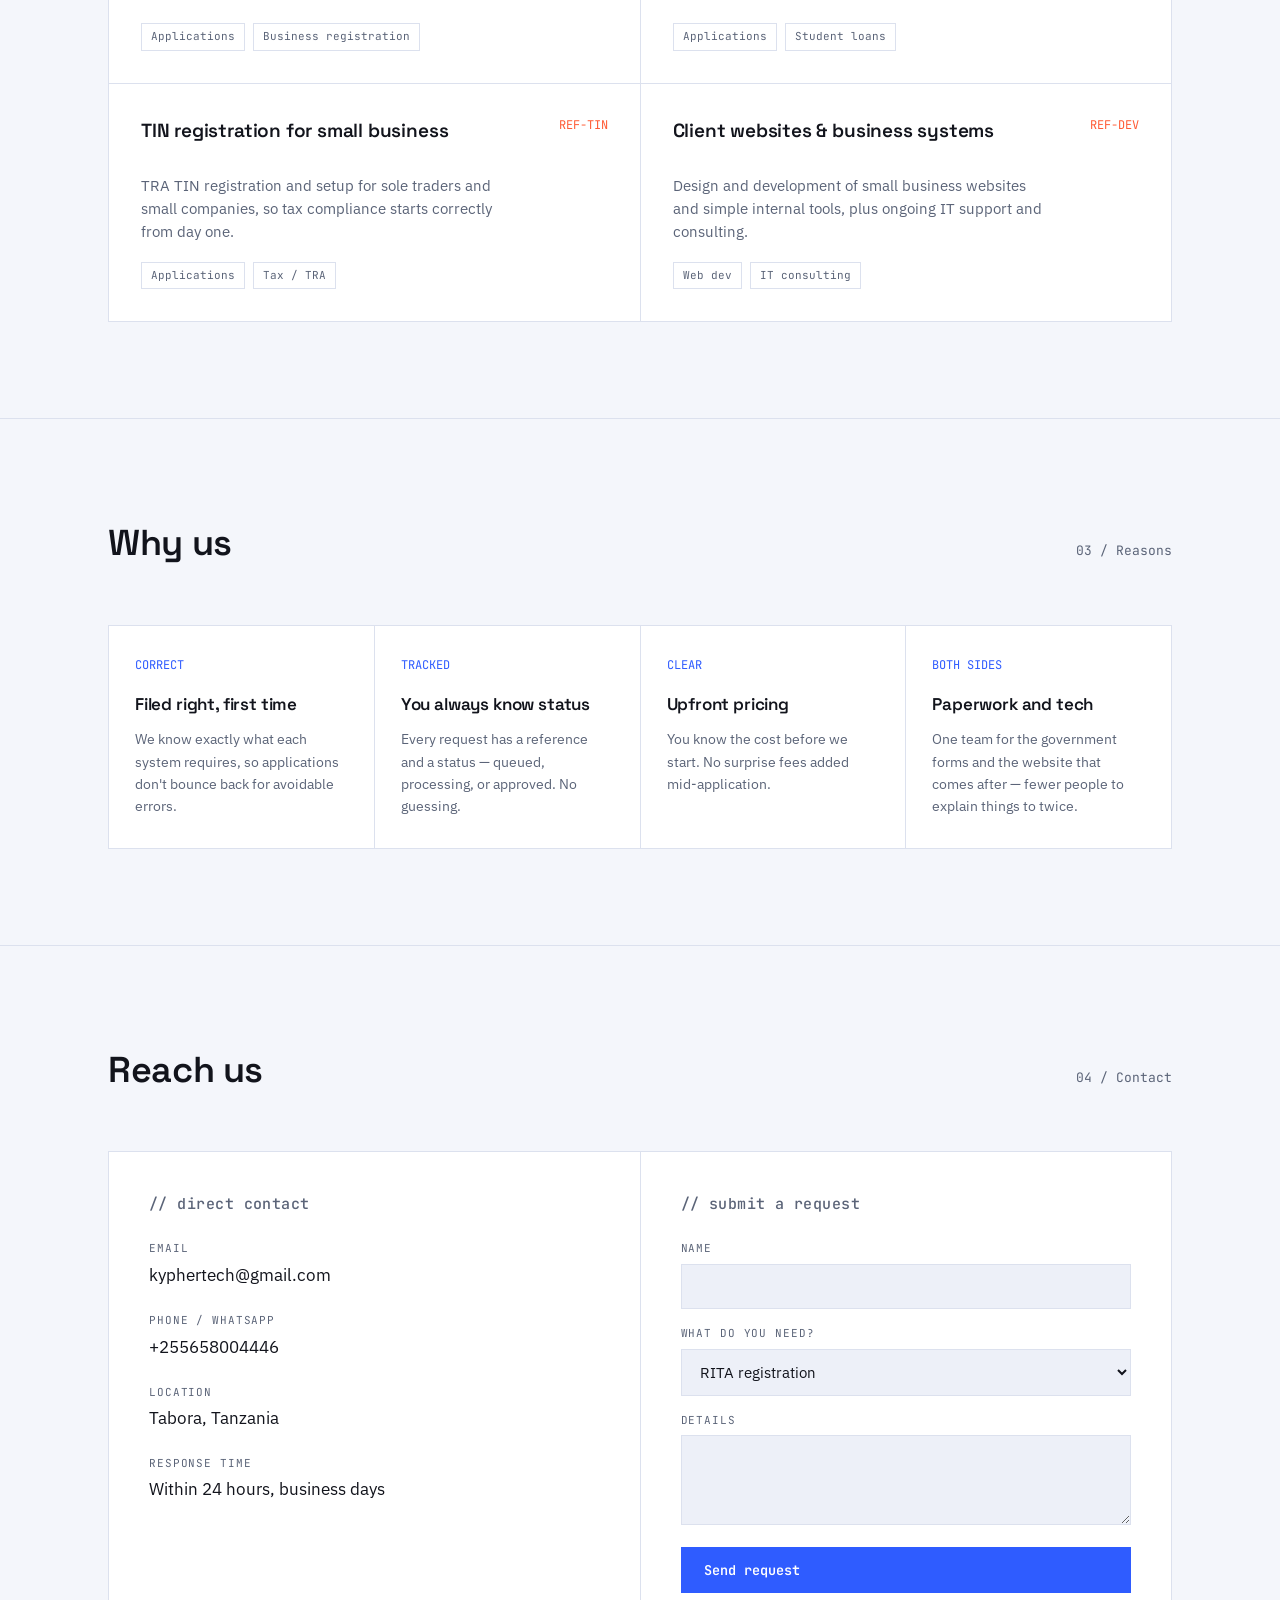
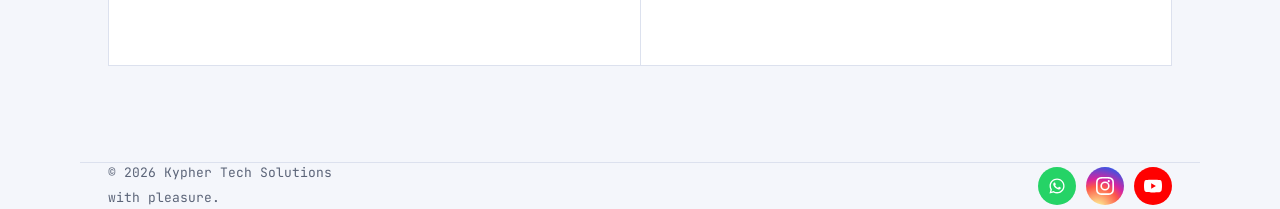
==== commit c614b3ea: "Update contact information and social links" ====
--- a/index.html
+++ b/index.html
@@ -149,15 +149,15 @@
           <div class="contact-row">
             <div class="contact-item">
               <span class="label">Email</span>
-              <a class="val" href="mailto:hello@kyphertech.co.tz">hello@kyphertech.co.tz</a>
+              <a class="val" href="mailto: kyphertech@gmail.com">kyphertech@gmail.com</a>
             </div>
             <div class="contact-item">
               <span class="label">Phone / WhatsApp</span>
-              <a class="val" href="tel:+255000000000">+255 000 000 000</a>
+              <a class="val" href="tel:+255658004446">+255658004446</a>
             </div>
             <div class="contact-item">
               <span class="label">Location</span>
-              <span class="val">Dar es Salaam, Tanzania</span>
+              <span class="val">Tabora, Tanzania</span>
             </div>
             <div class="contact-item">
               <span class="label">Response time</span>
@@ -214,26 +214,26 @@
     <span>with pleasure.</span>
   </div>
   <div class="footer-social">
-    <a class="social-btn whatsapp" href="https://wa.me/255000000000" target="_blank" rel="noopener" aria-label="Chat on WhatsApp">
+    <a class="social-btn whatsapp" href="https://wa.me/255658004446" target="_blank" rel="noopener" aria-label="Chat on WhatsApp">
       <svg viewBox="0 0 24 24"><path d="M12.04 2c-5.52 0-10 4.48-10 10 0 1.77.46 3.45 1.27 4.9L2 22l5.25-1.38a9.95 9.95 0 0 0 4.79 1.22h.01c5.52 0 10-4.48 10-10s-4.48-9.84-10.01-9.84zm0 18.13a8.2 8.2 0 0 1-4.19-1.15l-.3-.18-3.11.82.83-3.04-.2-.31a8.19 8.19 0 0 1-1.26-4.37c0-4.54 3.7-8.24 8.25-8.24 4.54 0 8.23 3.7 8.23 8.24 0 4.55-3.69 8.23-8.25 8.23zm4.52-6.16c-.25-.12-1.47-.72-1.7-.81-.23-.08-.39-.12-.56.13-.17.24-.64.8-.78.97-.14.17-.29.19-.53.06-.25-.12-1.05-.39-2-1.23-.74-.66-1.24-1.47-1.39-1.72-.14-.25-.02-.38.11-.5.11-.11.25-.29.37-.43.12-.15.16-.25.25-.42.08-.16.04-.31-.02-.43-.06-.12-.56-1.35-.77-1.85-.2-.48-.41-.42-.56-.43h-.48c-.16 0-.43.06-.66.31s-.87.85-.87 2.08.89 2.41 1.02 2.58c.12.16 1.75 2.68 4.25 3.75.59.26 1.05.41 1.41.53.6.19 1.14.16 1.57.1.48-.07 1.47-.6 1.68-1.18.21-.58.21-1.07.14-1.18-.06-.1-.23-.16-.48-.28z"/></svg>
     </a>
-    <a class="social-btn instagram" href="https://instagram.com/kyphertech" target="_blank" rel="noopener" aria-label="Kypher Tech on Instagram">
+    <a class="social-btn instagram" href="https://www.instagram.com/kypher.tch?igsi=Z3k5cGc0enJxcHho" target="_blank" rel="noopener" aria-label="Kypher Tech on Instagram">
       <svg viewBox="0 0 24 24"><path d="M12 2.16c3.2 0 3.58.01 4.85.07 1.17.05 1.8.25 2.23.41.55.22.95.47 1.37.89.42.42.67.82.89 1.37.16.42.36 1.05.41 2.23.06 1.27.07 1.65.07 4.85s-.01 3.58-.07 4.85c-.05 1.17-.25 1.8-.41 2.23-.22.55-.47.95-.89 1.37-.42.42-.82.67-1.37.89-.42.16-1.05.36-2.23.41-1.27.06-1.65.07-4.85.07s-3.58-.01-4.85-.07c-1.17-.05-1.8-.25-2.23-.41-.55-.22-.95-.47-1.37-.89-.42-.42-.67-.82-.89-1.37-.16-.42-.36-1.05-.41-2.23-.06-1.27-.07-1.65-.07-4.85s.01-3.58.07-4.85c.05-1.17.25-1.8.41-2.23.22-.55.47-.95.89-1.37.42-.42.82-.67 1.37-.89.42-.16 1.05-.36 2.23-.41 1.27-.06 1.65-.07 4.85-.07M12 0C8.74 0 8.33.01 7.05.07 5.78.13 4.9.33 4.14.63c-.79.31-1.46.72-2.13 1.38C1.35 2.68.94 3.35.63 4.14.33 4.9.14 5.78.07 7.05.01 8.33 0 8.74 0 12s.01 3.67.07 4.95c.06 1.27.26 2.15.56 2.91.31.79.72 1.46 1.38 2.13.66.66 1.34 1.07 2.13 1.38.76.3 1.64.5 2.91.56 1.28.06 1.69.07 4.95.07s3.67-.01 4.95-.07c1.27-.06 2.15-.26 2.91-.56.79-.31 1.46-.72 2.13-1.38.66-.66 1.07-1.34 1.38-2.13.3-.76.5-1.64.56-2.91.06-1.28.07-1.69.07-4.95s-.01-3.67-.07-4.95c-.06-1.27-.26-2.15-.56-2.91-.31-.79-.72-1.46-1.38-2.13C21.32 1.35 20.65.94 19.86.63c-.76-.3-1.64-.5-2.91-.56C15.67.01 15.26 0 12 0zm0 5.84a6.16 6.16 0 1 0 0 12.32 6.16 6.16 0 0 0 0-12.32zm0 10.16a4 4 0 1 1 0-8 4 4 0 0 1 0 8zm6.41-10.4a1.44 1.44 0 1 1-2.88 0 1.44 1.44 0 0 1 2.88 0z"/></svg>
     </a>
-    <a class="social-btn youtube" href="https://youtube.com/@kyphertech" target="_blank" rel="noopener" aria-label="Kypher Tech on YouTube">
+    <a class="social-btn youtube" href="https://www.youtube.com/@Kypher_tech_solutions" target="_blank" rel="noopener" aria-label="Kypher Tech on YouTube">
       <svg viewBox="0 0 24 24"><path d="M23.5 6.19a3.02 3.02 0 0 0-2.12-2.14C19.51 3.5 12 3.5 12 3.5s-7.51 0-9.38.55A3.02 3.02 0 0 0 .5 6.19 31.6 31.6 0 0 0 0 12a31.6 31.6 0 0 0 .5 5.81 3.02 3.02 0 0 0 2.12 2.14c1.87.55 9.38.55 9.38.55s7.51 0 9.38-.55a3.02 3.02 0 0 0 2.12-2.14A31.6 31.6 0 0 0 24 12a31.6 31.6 0 0 0-.5-5.81zM9.6 15.6V8.4l6.27 3.6-6.27 3.6z"/></svg>
     </a>
   </div>
 </footer>
 
 <div class="social-float">
-  <a class="social-btn whatsapp" href="https://wa.me/255000000000" target="_blank" rel="noopener" aria-label="Chat on WhatsApp">
+  <a class="social-btn whatsapp" href="https://wa.me/255658004446" target="_blank" rel="noopener" aria-label="Chat on WhatsApp">
     <svg viewBox="0 0 24 24"><path d="M12.04 2c-5.52 0-10 4.48-10 10 0 1.77.46 3.45 1.27 4.9L2 22l5.25-1.38a9.95 9.95 0 0 0 4.79 1.22h.01c5.52 0 10-4.48 10-10s-4.48-9.84-10.01-9.84zm0 18.13a8.2 8.2 0 0 1-4.19-1.15l-.3-.18-3.11.82.83-3.04-.2-.31a8.19 8.19 0 0 1-1.26-4.37c0-4.54 3.7-8.24 8.25-8.24 4.54 0 8.23 3.7 8.23 8.24 0 4.55-3.69 8.23-8.25 8.23zm4.52-6.16c-.25-.12-1.47-.72-1.7-.81-.23-.08-.39-.12-.56.13-.17.24-.64.8-.78.97-.14.17-.29.19-.53.06-.25-.12-1.05-.39-2-1.23-.74-.66-1.24-1.47-1.39-1.72-.14-.25-.02-.38.11-.5.11-.11.25-.29.37-.43.12-.15.16-.25.25-.42.08-.16.04-.31-.02-.43-.06-.12-.56-1.35-.77-1.85-.2-.48-.41-.42-.56-.43h-.48c-.16 0-.43.06-.66.31s-.87.85-.87 2.08.89 2.41 1.02 2.58c.12.16 1.75 2.68 4.25 3.75.59.26 1.05.41 1.41.53.6.19 1.14.16 1.57.1.48-.07 1.47-.6 1.68-1.18.21-.58.21-1.07.14-1.18-.06-.1-.23-.16-.48-.28z"/></svg>
   </a>
-  <a class="social-btn instagram" href="https://instagram.com/kyphertech" target="_blank" rel="noopener" aria-label="Kypher Tech on Instagram">
+  <a class="social-btn instagram" href="https://www.instagram.com/kypher.tch?igsi=Z3k5cGc0enJxcHho" target="_blank" rel="noopener" aria-label="Kypher Tech on Instagram">
     <svg viewBox="0 0 24 24"><path d="M12 2.16c3.2 0 3.58.01 4.85.07 1.17.05 1.8.25 2.23.41.55.22.95.47 1.37.89.42.42.67.82.89 1.37.16.42.36 1.05.41 2.23.06 1.27.07 1.65.07 4.85s-.01 3.58-.07 4.85c-.05 1.17-.25 1.8-.41 2.23-.22.55-.47.95-.89 1.37-.42.42-.82.67-1.37.89-.42.16-1.05.36-2.23.41-1.27.06-1.65.07-4.85.07s-3.58-.01-4.85-.07c-1.17-.05-1.8-.25-2.23-.41-.55-.22-.95-.47-1.37-.89-.42-.42-.67-.82-.89-1.37-.16-.42-.36-1.05-.41-2.23-.06-1.27-.07-1.65-.07-4.85s.01-3.58.07-4.85c.05-1.17.25-1.8.41-2.23.22-.55.47-.95.89-1.37.42-.42.82-.67 1.37-.89.42-.16 1.05-.36 2.23-.41 1.27-.06 1.65-.07 4.85-.07M12 0C8.74 0 8.33.01 7.05.07 5.78.13 4.9.33 4.14.63c-.79.31-1.46.72-2.13 1.38C1.35 2.68.94 3.35.63 4.14.33 4.9.14 5.78.07 7.05.01 8.33 0 8.74 0 12s.01 3.67.07 4.95c.06 1.27.26 2.15.56 2.91.31.79.72 1.46 1.38 2.13.66.66 1.34 1.07 2.13 1.38.76.3 1.64.5 2.91.56 1.28.06 1.69.07 4.95.07s3.67-.01 4.95-.07c1.27-.06 2.15-.26 2.91-.56.79-.31 1.46-.72 2.13-1.38.66-.66 1.07-1.34 1.38-2.13.3-.76.5-1.64.56-2.91.06-1.28.07-1.69.07-4.95s-.01-3.67-.07-4.95c-.06-1.27-.26-2.15-.56-2.91-.31-.79-.72-1.46-1.38-2.13C21.32 1.35 20.65.94 19.86.63c-.76-.3-1.64-.5-2.91-.56C15.67.01 15.26 0 12 0zm0 5.84a6.16 6.16 0 1 0 0 12.32 6.16 6.16 0 0 0 0-12.32zm0 10.16a4 4 0 1 1 0-8 4 4 0 0 1 0 8zm6.41-10.4a1.44 1.44 0 1 1-2.88 0 1.44 1.44 0 0 1 2.88 0z"/></svg>
   </a>
-  <a class="social-btn youtube" href="https://youtube.com/@kyphertech" target="_blank" rel="noopener" aria-label="Kypher Tech on YouTube">
+  <a class="social-btn youtube" href="https://www.youtube.com/@Kypher_tech_solutions" target="_blank" rel="noopener" aria-label="Kypher Tech on YouTube">
     <svg viewBox="0 0 24 24"><path d="M23.5 6.19a3.02 3.02 0 0 0-2.12-2.14C19.51 3.5 12 3.5 12 3.5s-7.51 0-9.38.55A3.02 3.02 0 0 0 .5 6.19 31.6 31.6 0 0 0 0 12a31.6 31.6 0 0 0 .5 5.81 3.02 3.02 0 0 0 2.12 2.14c1.87.55 9.38.55 9.38.55s7.51 0 9.38-.55a3.02 3.02 0 0 0 2.12-2.14A31.6 31.6 0 0 0 24 12a31.6 31.6 0 0 0-.5-5.81zM9.6 15.6V8.4l6.27 3.6-6.27 3.6z"/></svg>
   </a>
 </div>
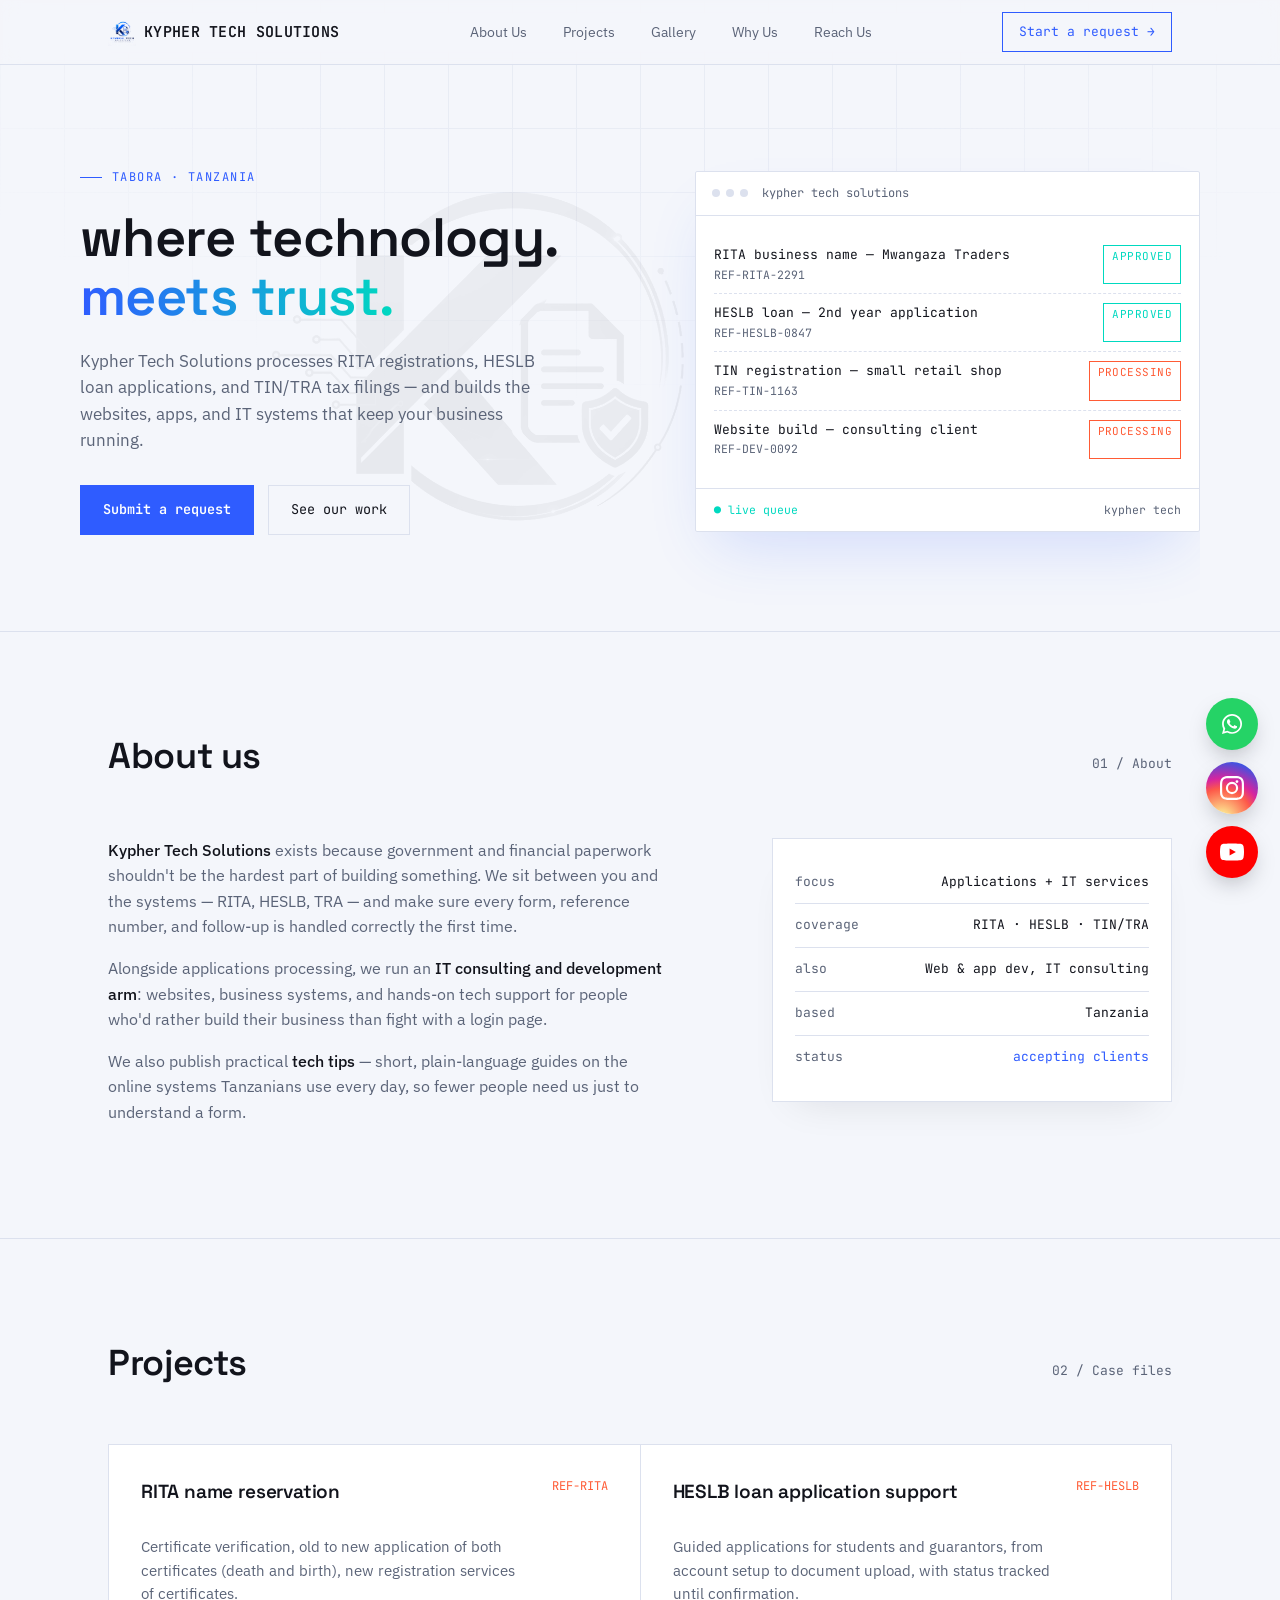
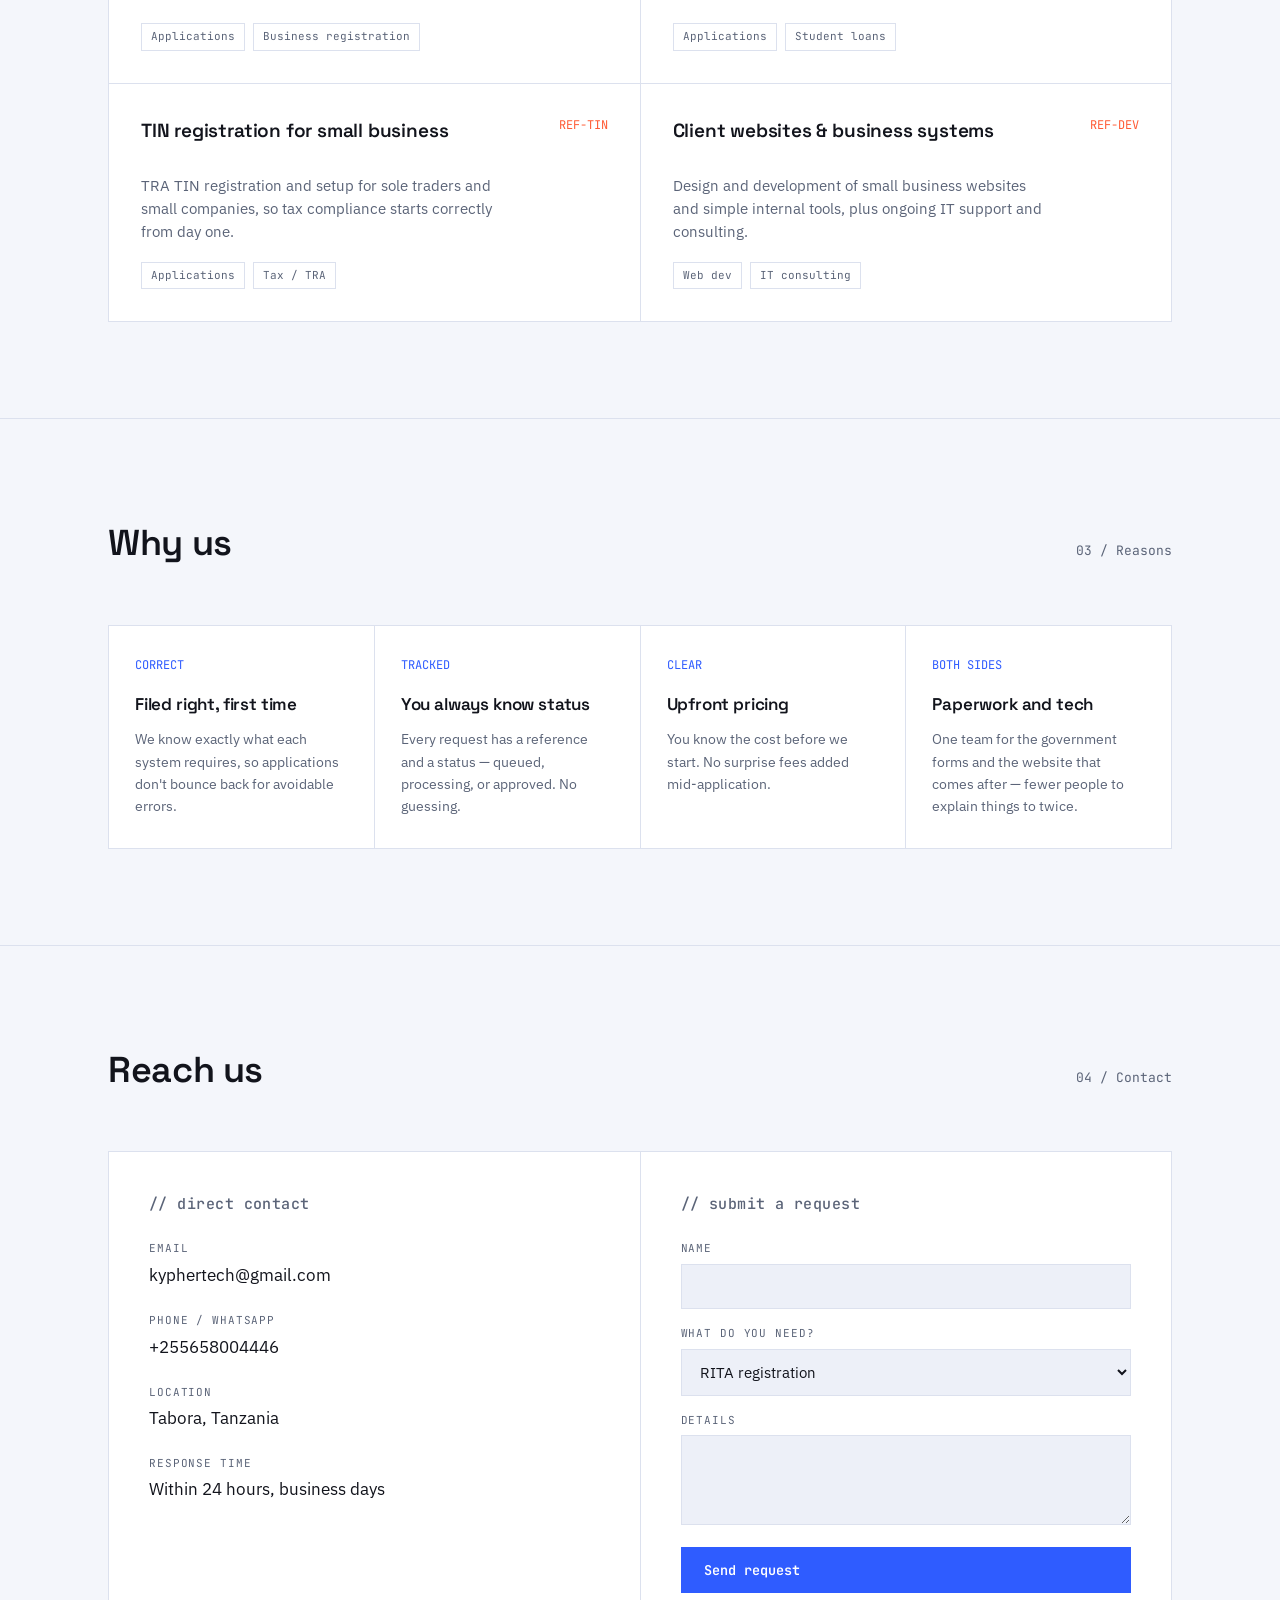
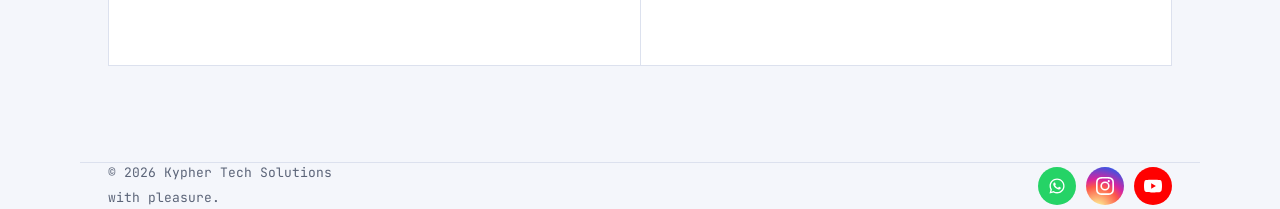
==== commit 76b5102a: "Update logo text to 'KYPHER TECH SOLUTIONS'" ====
--- a/index.html
+++ b/index.html
@@ -13,7 +13,7 @@
 
 <header>
   <nav class="wrap">
-    <div class="logo"><img src="assets/logo.png" alt="Kypher Tech Solutions" class="logo-img"><span>KYPHER://TECH</span></div>
+    <div class="logo"><img src="assets/logo.png" alt="Kypher Tech Solutions" class="logo-img"><span>KYPHER TECH SOLUTIONS</span></div>
     <div class="navlinks" id="navlinks">
       <a href="#about">About Us</a>
       <a href="#projects">Projects</a>
@@ -179,7 +179,7 @@
                with your real ID
             4. Submissions will arrive in your Formspree dashboard + email
           -->
-          <form id="contactForm" action="https://formspree.io/f/YOUR_FORM_ID" method="POST">
+          <form id="contactForm" action="https://formspree.io/f/xkjwljed" method="POST">
             <div class="field">
               <label for="name">Name</label>
               <input id="name" name="name" type="text" required>
